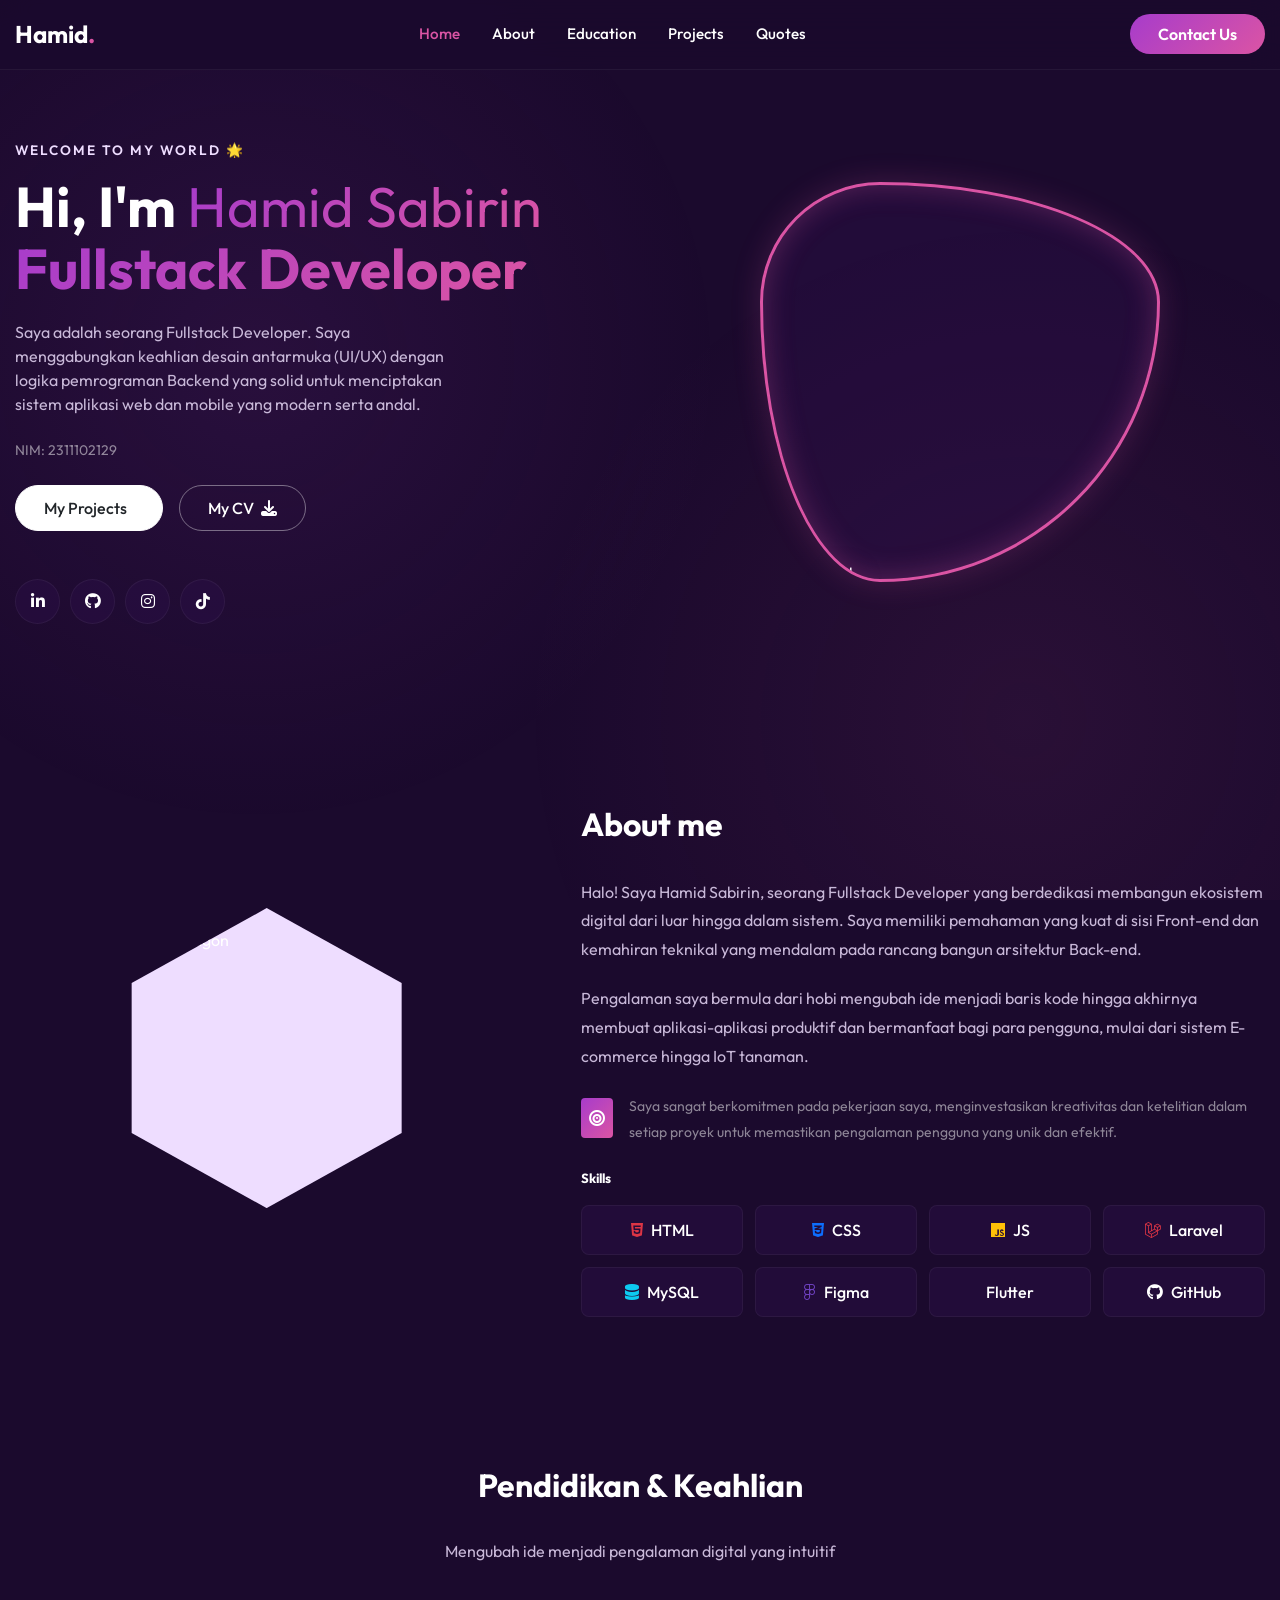
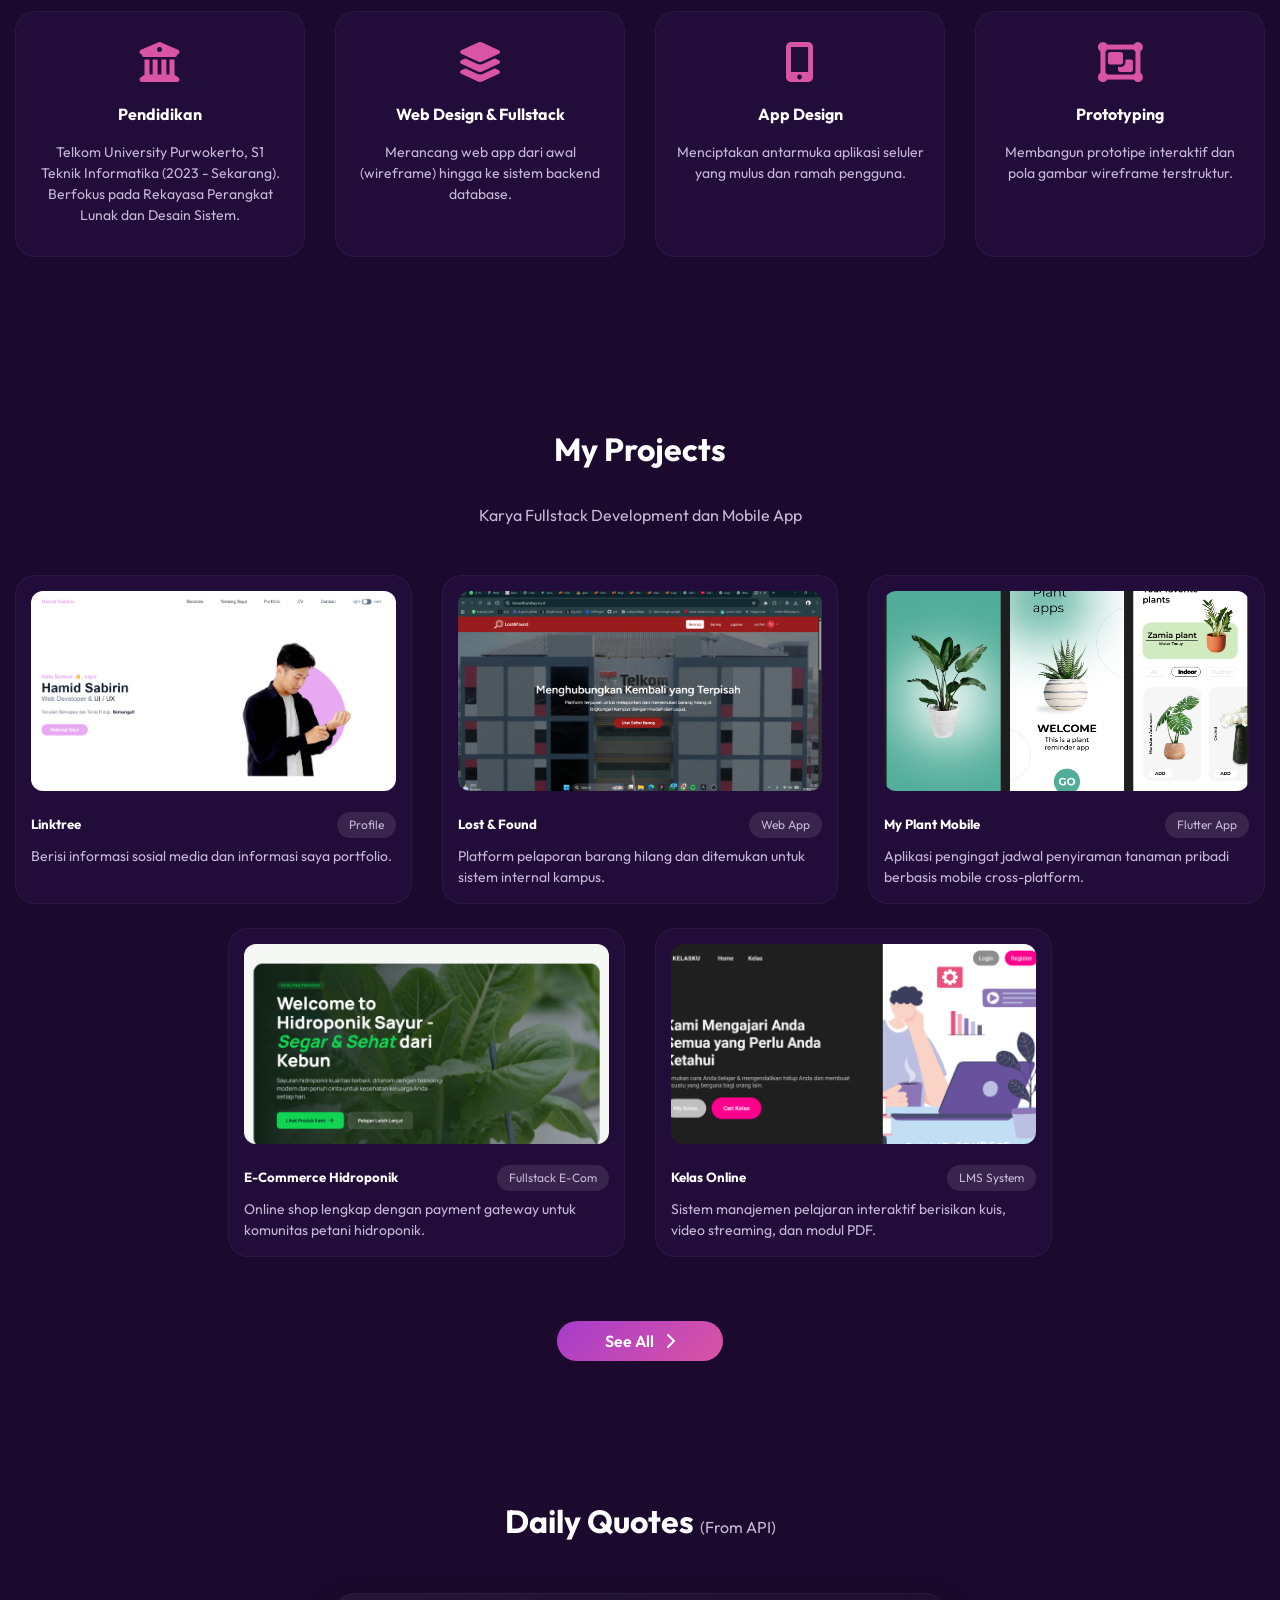
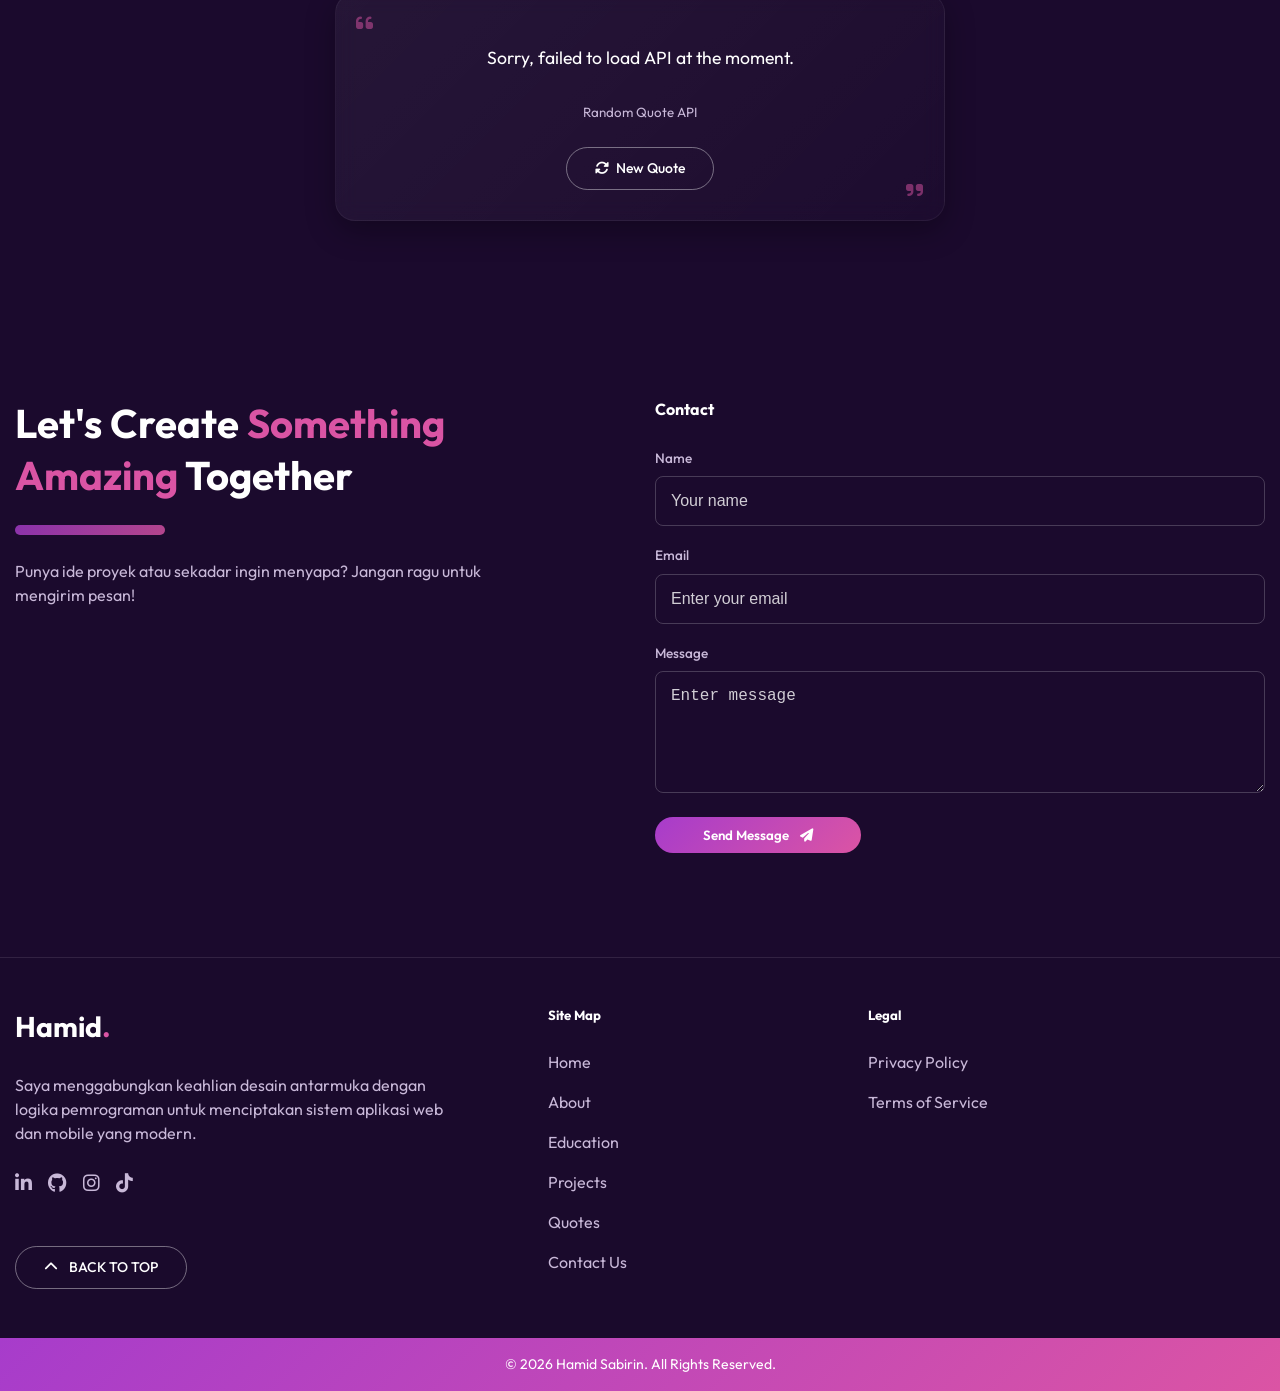
==== index.html @ 94f15d21 "first commit" ====
<!DOCTYPE html>
<html lang="id">
<head>
    <meta charset="UTF-8">
    <meta name="viewport" content="width=device-width, initial-scale=1.0">
    <title>Hamid Sabirin | Fullstack Developer Portfolio</title>
    <!-- FontAwesome Icons -->
    <link rel="stylesheet" href="https://cdnjs.cloudflare.com/ajax/libs/font-awesome/6.4.0/css/all.min.css">
    <!-- Custom CSS -->
    <link rel="stylesheet" href="style.css">
</head>
<body>

    <!-- Background Decor (Star/Glow) -->
    <div class="bg-decor"></div>

    <!-- Header / Navbar -->
    <nav class="navbar">
        <div class="container">
            <a class="navbar-brand text-white fw-bold fs-4" href="#">
                Hamid<span style="color: var(--accent);">.</span>
            </a>
            <!-- Hamburger Button -->
            <button class="navbar-toggler" type="button" id="mobile-menu-btn">
                <i class="fas fa-bars text-white"></i>
            </button>
            <div class="navbar-collapse" id="navbarNav">
                <ul class="navbar-nav mx-auto">
                    <li><a class="nav-link active" href="#home">Home</a></li>
                    <li><a class="nav-link" href="#about">About</a></li>
                    <li><a class="nav-link" href="#education">Education</a></li>
                    <li><a class="nav-link" href="#projects">Projects</a></li>
                    <li><a class="nav-link" href="#quotes">Quotes</a></li>
                </ul>
                <div class="d-none d-lg-block">
                    <a href="#contact" class="btn-grad">Contact Us</a>
                </div>
            </div>
        </div>
    </nav>

    <!-- Hero Section -->
    <section id="home" class="hero-sec">
        <div class="container">
            <div class="row align-items-center">
                <div class="col-lg-6 order-2 order-lg-1 mt-5 mt-lg-0">
                    <p class="subtitle-small mb-3">WELCOME TO MY WORLD 🌟</p>
                    <h1 class="hero-title">Hi, I'm <span class="fw-normal">Hamid Sabirin</span><br><span>Fullstack Developer</span></h1>
                    <p class="mb-4 text-muted" style="max-width: 450px;">Saya adalah seorang Fullstack Developer. Saya menggabungkan keahlian desain antarmuka (UI/UX) dengan logika pemrograman Backend yang solid untuk menciptakan sistem aplikasi web dan mobile yang modern serta andal.</p>
                    <p class="text-white-50 small mb-4">NIM: 2311102129</p>
                    <div class="d-flex flex-wrap gap-3 mb-5">
                        <a href="#projects" class="btn-outline-glass bg-white text-dark border-white">My Projects <i class="fas fa-sparkles ms-1" style="color:var(--accent)"></i></a>
                        <a href="#" target="_blank" rel="noopener noreferrer" class="btn-outline-glass">My CV <i class="fas fa-download ms-1"></i></a>
                    </div>
                    <div class="hero-social d-flex">
                        <a href="#" class="btn-social"><i class="fab fa-linkedin-in"></i></a>
                        <a href="#" class="btn-social"><i class="fab fa-github"></i></a>
                        <a href="#" class="btn-social"><i class="fab fa-instagram"></i></a>
                        <a href="#" class="btn-social"><i class="fab fa-tiktok"></i></a>
                    </div>
                </div>
                <div class="col-lg-6 order-1 order-lg-2">
                    <!-- Custom 3D Avatar Area -->
                    <div class="hero-img-box">
                        <div class="hero-blob">
                            <img src="assets/foto.png" alt="Foto Profil">
                        </div>
                    </div>
                </div>
            </div>
        </div>
    </section>

    <!-- About Me Section -->
    <section id="about" class="py-5 mt-5">
        <div class="container">
            <div class="row align-items-center">
                <div class="col-lg-5 mb-5 mb-lg-0 d-flex justify-content-center">
                    <div class="hex-img-box">
                        <div class="hex-shape-inner">
                            <img src="assets/foto.png" alt="Avatar Hexagon">
                        </div>
                    </div>
                </div>
                <div class="col-lg-7 about-box ps-lg-5">
                    <h2 class="section-title">About me</h2>
                    <p class="text-muted">Halo! Saya Hamid Sabirin, seorang Fullstack Developer yang berdedikasi membangun ekosistem digital dari luar hingga dalam sistem. Saya memiliki pemahaman yang kuat di sisi Front-end dan kemahiran teknikal yang mendalam pada rancang bangun arsitektur Back-end.</p>
                    <p class="text-muted mb-4">Pengalaman saya bermula dari hobi mengubah ide menjadi baris kode hingga akhirnya membuat aplikasi-aplikasi produktif dan bermanfaat bagi para pengguna, mulai dari sistem E-commerce hingga IoT tanaman.</p>
                    
                    <div class="d-flex align-items-start mb-4">
                        <div class="me-3 mt-1 p-2 rounded" style="background:var(--grad-primary);"><i class="fas fa-bullseye text-white"></i></div>
                        <p class="text-white-50 small m-0">Saya sangat berkomitmen pada pekerjaan saya, menginvestasikan kreativitas dan ketelitian dalam setiap proyek untuk memastikan pengalaman pengguna yang unik dan efektif.</p>
                    </div>

                    <h5 class="mb-3">Skills</h5>
                    <div class="skill-pills">
                        <span><i class="fab fa-html5 text-danger"></i> HTML</span>
                        <span><i class="fab fa-css3-alt text-primary"></i> CSS</span>
                        <span><i class="fab fa-js text-warning"></i> JS</span>
                        <span><i class="fab fa-laravel text-danger"></i> Laravel</span>
                        <span><i class="fas fa-database text-info"></i> MySQL</span>
                        <span><i class="fab fa-figma text-purple"></i> Figma</span>
                        <span>Flutter</span>
                        <span><i class="fab fa-github text-white"></i> GitHub</span>
                    </div>
                </div>
            </div>
        </div>
    </section>

    <!-- Services / Education Section -->
    <section id="education" class="py-5 mt-5">
        <div class="container">
            <div class="text-center mb-5">
                <h2 class="section-title">Pendidikan & Keahlian</h2>
                <p class="text-muted">Mengubah ide menjadi pengalaman digital yang intuitif</p>
            </div>
            
            <div class="row gap-y-4">
                <!-- Card 1 -->
                <div class="col-md-6 col-lg-3 mb-4">
                    <div class="svc-card">
                        <i class="fas fa-university svc-icon"></i>
                        <h4 class="mb-3">Pendidikan</h4>
                        <p class="text-muted small">Telkom University Purwokerto, S1 Teknik Informatika (2023 - Sekarang). Berfokus pada Rekayasa Perangkat Lunak dan Desain Sistem.</p>
                    </div>
                </div>
                <!-- Card 2 -->
                <div class="col-md-6 col-lg-3 mb-4">
                    <div class="svc-card">
                        <i class="fas fa-layer-group svc-icon"></i>
                        <h4 class="mb-3">Web Design & Fullstack</h4>
                        <p class="text-muted small">Merancang web app dari awal (wireframe) hingga ke sistem backend database.</p>
                    </div>
                </div>
                <!-- Card 3 -->
                <div class="col-md-6 col-lg-3 mb-4">
                    <div class="svc-card">
                        <i class="fas fa-mobile-alt svc-icon"></i>
                        <h4 class="mb-3">App Design</h4>
                        <p class="text-muted small">Menciptakan antarmuka aplikasi seluler yang mulus dan ramah pengguna.</p>
                    </div>
                </div>
                <!-- Card 4 -->
                <div class="col-md-6 col-lg-3 mb-4">
                    <div class="svc-card">
                        <i class="fas fa-object-group svc-icon"></i>
                        <h4 class="mb-3">Prototyping</h4>
                        <p class="text-muted small">Membangun prototipe interaktif dan pola gambar wireframe terstruktur.</p>
                    </div>
                </div>
            </div>
        </div>
    </section>

    <!-- My Projects Section -->
    <section id="projects" class="py-5 mt-5">
        <div class="container">
            <div class="text-center mb-5">
                <h2 class="section-title">My Projects</h2>
                <p class="text-muted">Karya Fullstack Development dan Mobile App</p>
            </div>
            
            <div class="row justify-content-center">
                <!-- Project 1 -->
                <div class="col-md-6 col-lg-4 mb-4">
                    <div class="proj-card h-100">
                        <img src="assets/1.png" alt="Linktree" class="proj-img">
                        <div class="d-flex justify-content-between align-items-center mb-2">
                            <h5 class="m-0">Linktree</h5>
                            <span class="proj-tag">Profile</span>
                        </div>
                        <p class="text-muted small">Berisi informasi sosial media dan informasi saya portfolio.</p>
                    </div>
                </div>
                <!-- Project 2 -->
                <div class="col-md-6 col-lg-4 mb-4">
                    <div class="proj-card h-100">
                        <img src="assets/2.png" alt="Lost & Found" class="proj-img">
                        <div class="d-flex justify-content-between align-items-center mb-2">
                            <h5 class="m-0">Lost & Found</h5>
                            <span class="proj-tag">Web App</span>
                        </div>
                        <p class="text-muted small">Platform pelaporan barang hilang dan ditemukan untuk sistem internal kampus.</p>
                    </div>
                </div>
                <!-- Project 3 -->
                <div class="col-md-6 col-lg-4 mb-4">
                    <div class="proj-card h-100">
                        <img src="assets/3.png" alt="My Plant Mobile" class="proj-img">
                        <div class="d-flex justify-content-between align-items-center mb-2">
                            <h5 class="m-0">My Plant Mobile</h5>
                            <span class="proj-tag">Flutter App</span>
                        </div>
                        <p class="text-muted small">Aplikasi pengingat jadwal penyiraman tanaman pribadi berbasis mobile cross-platform.</p>
                    </div>
                </div>
                <!-- Project 4 -->
                <div class="col-md-6 col-lg-4 mb-4">
                    <div class="proj-card h-100">
                        <img src="assets/4.png" alt="Ecommerce" class="proj-img">
                        <div class="d-flex justify-content-between align-items-center mb-2">
                            <h5 class="m-0">E-Commerce Hidroponik</h5>
                            <span class="proj-tag">Fullstack E-Com</span>
                        </div>
                        <p class="text-muted small">Online shop lengkap dengan payment gateway untuk komunitas petani hidroponik.</p>
                    </div>
                </div>
                <!-- Project 5 -->
                <div class="col-md-6 col-lg-4 mb-4">
                    <div class="proj-card h-100">
                        <img src="assets/5.png" alt="Kelas Online" class="proj-img">
                        <div class="d-flex justify-content-between align-items-center mb-2">
                            <h5 class="m-0">Kelas Online</h5>
                            <span class="proj-tag">LMS System</span>
                        </div>
                        <p class="text-muted small">Sistem manajemen pelajaran interaktif berisikan kuis, video streaming, dan modul PDF.</p>
                    </div>
                </div>
            </div>
            <div class="text-center mt-5">
                <a href="#" class="btn-grad text-white px-5">See All <i class="fas fa-chevron-right ms-2 fs-6"></i></a>
            </div>
        </div>
    </section>

    <!-- Quotes / API Section -->
    <section id="quotes" class="py-5 mt-5">
        <div class="container">
            <div class="text-center mb-5">
                <h2 class="section-title">Daily Quotes <span class="fs-6 fw-normal text-muted">(From API)</span></h2>
            </div>
            <div class="row justify-content-center">
                <div class="col-md-8 col-lg-6">
                    <div class="testimoni-card text-center">
                        <i class="fas fa-quote-left"></i>
                        <p id="quote-text" class="mb-4 mt-3 lh-lg" style="font-size: 1.1rem;">"The only way to do great work is to love what you do."</p>
                        <i class="fas fa-quote-right"></i>
                        
                        <div class="author-box d-flex align-items-center justify-content-center gap-3">
                            <div class="text-start">
                                <h6 id="quote-author" class="m-0 fw-bold">Steve Jobs</h6>
                                <small class="text-muted">Random Quote API</small>
                            </div>
                        </div>
                        
                        <button class="btn btn-outline-glass btn-sm mt-4" onclick="fetchQuote()">
                            <i class="fas fa-sync-alt me-1"></i> New Quote
                        </button>
                    </div>
                </div>
            </div>
        </div>
    </section>

    <!-- Contact Section -->
    <section id="contact" class="contact-section mt-5 position-relative">
        <div class="container">
            <div class="row">
                <div class="col-lg-5 mb-5 mb-lg-0">
                    <h2 class="contact-heading mb-4">Let's Create <span>Something Amazing</span> Together</h2>
                    <div style="width: 150px; height: 10px; background: var(--grad-primary); border-radius: 10px; opacity: 0.8" class="mb-4"></div>
                    <p class="text-muted">Punya ide proyek atau sekadar ingin menyapa? Jangan ragu untuk mengirim pesan!</p>
                </div>
                <div class="col-lg-6 offset-lg-1">
                    <div class="mb-4">
                        <h4 class="mb-4">Contact</h4>
                        <form onsubmit="event.preventDefault(); alert('Form Native Submitted!');">
                            <div class="mb-3">
                                <label class="form-label">Name</label>
                                <input type="text" class="form-control custom-input" placeholder="Your name" required>
                            </div>
                            <div class="mb-3">
                                <label class="form-label">Email</label>
                                <input type="email" class="form-control custom-input" placeholder="Enter your email" required>
                            </div>
                            <div class="mb-4">
                                <label class="form-label">Message</label>
                                <textarea class="form-control custom-input" rows="4" placeholder="Enter message" required></textarea>
                            </div>
                            <button type="submit" class="btn-grad text-white px-5">Send Message <i class="fas fa-paper-plane ms-2"></i></button>
                        </form>
                    </div>
                </div>
            </div>
        </div>
    </section>

    <!-- Footer -->
    <footer class="footer-area pt-5" style="border-top: 1px solid rgba(255,255,255,0.1);">
        <div class="container pb-5">
            <div class="row">
                <!-- Left: Info & Socials -->
                <div class="col-lg-5 col-md-12 mb-5 mb-lg-0">
                    <div class="footer-logo mb-4">
                        <span class="fw-bold fs-3">Hamid<span style="color: var(--accent);">.</span></span>
                    </div>
                    <p class="text-muted pe-lg-5 mb-4">Saya menggabungkan keahlian desain antarmuka dengan logika pemrograman untuk menciptakan sistem aplikasi web dan mobile yang modern.</p>
                    <div class="d-flex gap-3 mb-5">
                        <a href="#" class="btn-social-small text-muted"><i class="fab fa-linkedin-in"></i></a>
                        <a href="#" class="btn-social-small text-muted"><i class="fab fa-github"></i></a>
                        <a href="#" class="btn-social-small text-muted"><i class="fab fa-instagram"></i></a>
                        <a href="#" class="btn-social-small text-muted"><i class="fab fa-tiktok"></i></a>
                    </div>
                    <button class="btn btn-outline-glass btn-sm" onclick="window.scrollTo({top: 0, behavior: 'smooth'});">
                        <i class="fas fa-chevron-up me-2"></i> BACK TO TOP
                    </button>
                </div>

                <!-- Middle: Site Map -->
                <div class="col-lg-3 col-md-6 mb-4 mb-lg-0">
                    <h5 class="mb-4 fw-bold">Site Map</h5>
                    <ul class="list-unstyled footer-links">
                        <li class="mb-3"><a href="#home">Home</a></li>
                        <li class="mb-3"><a href="#about">About</a></li>
                        <li class="mb-3"><a href="#education">Education</a></li>
                        <li class="mb-3"><a href="#projects">Projects</a></li>
                        <li class="mb-3"><a href="#quotes">Quotes</a></li>
                        <li class="mb-3"><a href="#contact">Contact Us</a></li>
                    </ul>
                </div>

                <!-- Right: Legal -->
                <div class="col-lg-4 col-md-6 mb-4 mb-lg-0">
                    <h5 class="mb-4 fw-bold">Legal</h5>
                    <ul class="list-unstyled footer-links">
                        <li class="mb-3"><a href="#">Privacy Policy</a></li>
                        <li class="mb-3"><a href="#">Terms of Service</a></li>
                    </ul>
                </div>
            </div>
        </div>
        
        <!-- Copyright Bottom Bar -->
        <div class="footer-bottom text-center py-3" style="background: var(--grad-primary);">
            <p class="m-0 text-white small">&copy; 2026 Hamid Sabirin. All Rights Reserved.</p>
        </div>
    </footer>

    <!-- Native JavaScript Implementation -->
    <script src="script.js"></script>
</body>
</html>
---- style.css ----
@import url('https://fonts.googleapis.com/css2?family=Outfit:wght@300;400;500;600;700;800&display=swap');

:root {
    --bg-dark: #1b0a2d;
    --card-bg: rgba(45, 15, 75, 0.4);
    --card-border: rgba(255, 255, 255, 0.05);
    --text-main: #ffffff;
    --text-muted: #c8b8d8;
    --grad-primary: linear-gradient(135deg, #a73ccb 0%, #db54a4 100%);
    --grad-hover: linear-gradient(135deg, #be43e6 0%, #fa62bc 100%);
    --accent: #da54a4;
    --glow-shadow: 0 0 20px rgba(218, 84, 164, 0.4);
    --glass-nav: rgba(27, 10, 45, 0.85);
}

/* --- RESET & DASAR --- */
* {
    box-sizing: border-box;
    margin: 0;
    padding: 0;
}

html { scroll-behavior: smooth; }

body {
    font-family: 'Outfit', sans-serif;
    background-color: var(--bg-dark);
    color: var(--text-main);
    overflow-x: hidden;
    line-height: 1.5;
}

a { text-decoration: none; color: inherit; }
ul { list-style: none; }
img { max-width: 100%; height: auto; }
button { cursor: pointer; font-family: inherit; }

/* --- SISTEM GRID NATIVE --- */
.container {
    width: 100%;
    max-width: 1320px;
    margin: 0 auto;
    padding: 0 15px;
}

.row {
    display: flex;
    flex-wrap: wrap;
    margin-right: -15px;
    margin-left: -15px;
}

.row > * {
    padding-right: 15px;
    padding-left: 15px;
    width: 100%;
}

/* Media Queries Grid */
@media (min-width: 768px) {
    .col-md-6 { width: 50%; }
    .col-md-8 { width: 66.666667%; }
    .col-md-12 { width: 100%; }
}

@media (min-width: 992px) {
    .col-lg-3 { width: 25%; }
    .col-lg-4 { width: 33.333333%; }
    .col-lg-5 { width: 41.666667%; }
    .col-lg-6 { width: 50%; }
    .col-lg-7 { width: 58.333333%; }
    
    .order-lg-1 { order: 1; }
    .order-lg-2 { order: 2; }
    .offset-lg-1 { margin-left: 8.333333%; }
}

/* --- UTILITY CLASSES --- */
/* Flexbox */
.d-flex { display: flex; }
.flex-wrap { flex-wrap: wrap; }
.align-items-center { align-items: center; }
.align-items-start { align-items: flex-start; }
.justify-content-center { justify-content: center; }
.justify-content-between { justify-content: space-between; }
.gap-3 { gap: 1rem; }
.gap-4 { gap: 1.5rem; }

/* Display */
.d-none { display: none !important; }
.d-block { display: block !important; }
@media (min-width: 992px) {
    .d-lg-block { display: block !important; }
}

/* Spacing (Margin & Padding) */
.m-0 { margin: 0 !important; }
.mx-auto { margin-right: auto !important; margin-left: auto !important; }
.mt-1 { margin-top: 0.25rem !important; }
.mt-3 { margin-top: 1rem !important; }
.mt-4 { margin-top: 1.5rem !important; }
.mt-5 { margin-top: 3rem !important; }
.mb-2 { margin-bottom: 0.5rem !important; }
.mb-3 { margin-bottom: 1rem !important; }
.mb-4 { margin-bottom: 1.5rem !important; }
.mb-5 { margin-bottom: 3rem !important; }
.ms-1 { margin-left: 0.25rem !important; }
.ms-2 { margin-left: 0.5rem !important; }
.me-1 { margin-right: 0.25rem !important; }
.me-2 { margin-right: 0.5rem !important; }
.me-3 { margin-right: 1rem !important; }

.p-2 { padding: 0.5rem !important; }
.py-3 { padding-top: 1rem !important; padding-bottom: 1rem !important; }
.py-5 { padding-top: 3rem !important; padding-bottom: 3rem !important; }
.px-5 { padding-left: 3rem !important; padding-right: 3rem !important; }
.pt-5 { padding-top: 3rem !important; }
.pb-5 { padding-bottom: 3rem !important; }

@media (min-width: 992px) {
    .ps-lg-5 { padding-left: 3rem !important; }
    .pe-lg-5 { padding-right: 3rem !important; }
    .mt-lg-0 { margin-top: 0 !important; }
    .mb-lg-0 { margin-bottom: 0 !important; }
}

/* Typography */
.text-center { text-align: center !important; }
.text-start { text-align: left !important; }
.text-muted { color: var(--text-muted) !important; }
.text-white { color: #fff !important; }
.text-white-50 { color: rgba(255, 255, 255, 0.5) !important; }
.text-danger { color: #dc3545 !important; }
.text-primary { color: #0d6efd !important; }
.text-warning { color: #ffc107 !important; }
.text-info { color: #0dcaf0 !important; }
.text-purple { color: #6f42c1 !important; }

.fw-bold { font-weight: 700 !important; }
.fw-normal { font-weight: 400 !important; }
.fs-3 { font-size: calc(1.3rem + 0.6vw) !important; }
.fs-4 { font-size: calc(1.275rem + 0.3vw) !important; }
.fs-6 { font-size: 1rem !important; }
.small { font-size: 0.875em !important; }
.lh-lg { line-height: 2 !important; }

.position-relative { position: relative !important; }
.h-100 { height: 100% !important; }
.rounded { border-radius: 0.25rem !important; }

/* Background Decorations */
.bg-decor {
    position: fixed;
    top: 0;
    left: 0;
    width: 100%;
    height: 100%;
    z-index: -1;
    pointer-events: none;
    background: radial-gradient(circle at 20% 40%, rgba(167, 60, 203, 0.1) 0%, transparent 40%),
                radial-gradient(circle at 80% 80%, rgba(219, 84, 164, 0.08) 0%, transparent 40%);
}

/* --- NAVBAR CUSTOM --- */
.navbar {
    background-color: var(--glass-nav);
    backdrop-filter: blur(15px);
    -webkit-backdrop-filter: blur(15px);
    border-bottom: 1px solid var(--card-border);
    padding: 15px 0;
    position: fixed;
    top: 0;
    right: 0;
    left: 0;
    z-index: 1030;
}

.navbar .container {
    display: flex;
    flex-wrap: wrap;
    align-items: center;
    justify-content: space-between;
}

.navbar-brand {
    font-size: var(--fs-4);
    font-weight: 700;
}

.navbar-toggler {
    background: transparent;
    border: none;
    padding: 0.25rem 0.75rem;
    font-size: 1.25rem;
}

.navbar-collapse {
    flex-basis: 100%;
    flex-grow: 1;
    align-items: center;
}

.navbar-nav {
    display: flex;
    flex-direction: column;
}

.nav-link {
    display: block;
    padding: 0.5rem 1rem;
    color: var(--text-main);
    font-size: 0.95rem;
    font-weight: 500;
    transition: color 0.3s;
}

.nav-link:hover, .nav-link.active {
    color: var(--accent);
}

@media (max-width: 991px) {
    .navbar-collapse {
        display: none; /* Hide menu in mobile */
        background: var(--bg-dark);
        padding: 1rem;
        border-radius: 10px;
        margin-top: 10px;
        border: 1px solid var(--card-border);
    }
    .navbar-collapse.show {
        display: block;
    }
}

@media (min-width: 992px) {
    .navbar-collapse {
        display: flex !important;
        flex-basis: auto;
    }
    .navbar-toggler {
        display: none;
    }
    .navbar-nav {
        flex-direction: row;
    }
}

/* --- BUTTONS --- */
.btn {
    display: inline-block;
    font-weight: 400;
    text-align: center;
    vertical-align: middle;
    border: 1px solid transparent;
    padding: 0.375rem 0.75rem;
    font-size: 1rem;
    line-height: 1.5;
    border-radius: 0.25rem;
    transition: color 0.15s ease-in-out, background-color 0.15s ease-in-out, border-color 0.15s ease-in-out, box-shadow 0.15s ease-in-out;
}
.btn-sm {
    padding: 0.25rem 0.5rem;
    font-size: 0.875rem;
    border-radius: 0.2rem;
}

.btn-grad {
    background: var(--grad-primary);
    color: white;
    border: none;
    border-radius: 50px;
    padding: 10px 28px;
    font-weight: 600;
    transition: all 0.3s ease;
}

.btn-grad:hover {
    background: var(--grad-hover);
    box-shadow: var(--glow-shadow);
    transform: translateY(-2px);
}

.btn-outline-glass {
    background: transparent;
    color: white;
    border: 1px solid rgba(255, 255, 255, 0.4);
    border-radius: 50px;
    padding: 10px 28px;
    font-weight: 500;
    transition: all 0.3s ease;
}

.btn-outline-glass:hover {
    background: rgba(255, 255, 255, 0.1);
    border-color: white;
}

.bg-white { background-color: #fff !important; }
.text-dark { color: #212529 !important; }
.border-white { border-color: #fff !important; }

/* --- TYPOGRAPHY CUSTOM --- */
h1, h2, h3, h4, h5, h6 { font-weight: 700; margin-bottom: 0.5rem; }
.section-title { font-size: 2rem; margin-bottom: 30px; }
.subtitle-small { font-size: 0.85rem; font-weight: 600; letter-spacing: 2px; text-transform: uppercase; color: #eeddff; }

/* --- HERO SECTION --- */
.hero-sec { padding: 140px 0 80px 0; position: relative; }
.hero-title { font-size: 3.5rem; line-height: 1.1; margin-bottom: 20px; }
.hero-title span { background: var(--grad-primary); -webkit-background-clip: text; background-clip: text; -webkit-text-fill-color: transparent; }

.hero-social .btn-social {
    width: 45px; height: 45px; border-radius: 50%;
    background: var(--card-bg); border: 1px solid var(--card-border);
    display: inline-flex; justify-content: center; align-items: center;
    color: white; margin-right: 10px; transition: all 0.3s;
}
.hero-social .btn-social:hover { background: var(--grad-primary); box-shadow: var(--glow-shadow); }

.hero-img-box {
    position: relative; width: 100%; max-width: 400px; margin: auto; height: 400px;
    display: flex; align-items: flex-end; justify-content: center;
}
.hero-blob {
    position: absolute; width: 100%; height: 100%;
    background: var(--card-bg); border: 3px solid var(--accent);
    border-radius: 30% 70% 70% 30% / 30% 30% 70% 70%;
    bottom: 0; left: 0; z-index: 0;
    box-shadow: inset 0 0 30px rgba(218, 84, 164, 0.3), 0 0 30px rgba(218, 84, 164, 0.2);
    overflow: hidden; display: flex; align-items: flex-end; justify-content: center;
}
.hero-img-box img {
    position: relative; width: 110%; height: auto; object-fit: cover;
    z-index: 2; transform: translateY(25%); filter: drop-shadow(0 10px 15px rgba(0, 0, 0, 0.5));
}

/* --- ABOUT & HEXAGON --- */
.about-box p { line-height: 1.8; margin-bottom: 20px; }
.skill-pills { display: grid; grid-template-columns: repeat(4, 1fr); gap: 12px; }
@media (max-width: 576px) { .skill-pills { grid-template-columns: repeat(2, 1fr); } }
.skill-pills span {
    background: var(--card-bg); color: white; border: 1px solid var(--card-border);
    padding: 12px 10px; border-radius: 8px; display: flex; align-items: center; justify-content: center; gap: 8px; font-weight: 500;
}
.hex-img-box { width: 300px; height: 300px; margin: auto; position: relative; }
.hex-shape-inner {
    clip-path: polygon(50% 0%, 95% 25%, 95% 75%, 50% 100%, 5% 75%, 5% 25%);
    background: #eeddff; width: 100%; height: 100%; overflow: hidden;
}
.hex-shape-inner img { width: 130%; height: 130%; object-fit: cover; transform: translate(-15%, 20px); }

/* --- SERVICES CARDS --- */
.svc-card {
    background: var(--card-bg); border: 1px solid var(--card-border);
    border-radius: 20px; padding: 30px 20px; text-align: center; height: 100%; transition: all 0.3s;
}
.svc-card:hover { transform: translateY(-10px); background: var(--grad-primary); border-color: transparent; box-shadow: var(--glow-shadow); }
.svc-icon { font-size: 2.5rem; margin-bottom: 20px; color: var(--accent); }
.svc-card:hover .svc-icon { color: white; }

/* --- PROJECTS --- */
.proj-card {
    background: var(--card-bg); border: 1px solid var(--card-border);
    border-radius: 20px; padding: 15px; transition: 0.3s;
}
.proj-card:hover { border-color: var(--accent); transform: translateY(-5px); }
.proj-img { width: 100%; border-radius: 12px; margin-bottom: 15px; height: 200px; object-fit: cover; background-color: #333; }
.proj-tag { background: rgba(255, 255, 255, 0.1); font-size: 0.75rem; padding: 4px 12px; border-radius: 20px; color: var(--text-muted); }

/* --- QUOTES --- */
.testimoni-card {
    background: linear-gradient(135deg, rgba(255, 255, 255, 0.05) 0%, rgba(255, 255, 255, 0.01) 100%);
    backdrop-filter: blur(10px); border: 1px solid var(--card-border); border-radius: 20px; padding: 30px; position: relative; box-shadow: 0 10px 30px rgba(0, 0, 0, 0.3);
}
.testimoni-card i.fa-quote-left { position: absolute; top: 20px; left: 20px; font-size: 1.2rem; color: var(--accent); opacity: 0.5; }
.testimoni-card i.fa-quote-right { position: absolute; bottom: 20px; right: 20px; font-size: 1.2rem; color: var(--accent); opacity: 0.5; }

/* --- CONTACT & FORMS --- */
.contact-section { padding: 80px 0; }
.contact-heading { font-size: 2.5rem; font-weight: 700; line-height: 1.3; }
.contact-heading span { color: var(--accent); }

.form-control {
    display: block; width: 100%; font-size: 1rem; font-weight: 400; line-height: 1.5;
    transition: border-color .15s ease-in-out,box-shadow .15s ease-in-out;
}
.custom-input {
    background: transparent; border: 1px solid rgba(255, 255, 255, 0.2);
    color: #ffffff; border-radius: 8px; padding: 12px 15px;
}
.custom-input::placeholder { color: #ffffff; opacity: 0.8; }
.custom-input:focus { background: rgba(255, 255, 255, 0.05); border-color: var(--accent); outline: none; }
.form-label { font-size: 0.85rem; font-weight: 500; color: var(--text-muted); display: inline-block; margin-bottom: .5rem; }

/* --- FOOTER --- */
.footer-area { background-color: rgba(27, 10, 45, 0.5); }
.footer-links a { color: var(--text-muted); transition: color 0.3s; }
.footer-links a:hover { color: var(--accent); }
.btn-social-small { font-size: 1.2rem; transition: color 0.3s ease, transform 0.3s ease; display: inline-block; }
.btn-social-small:hover { color: var(--accent) !important; transform: translateY(-2px); }

/* Active Nav Link Marker */
.nav-link.active { color: var(--accent) !important; }
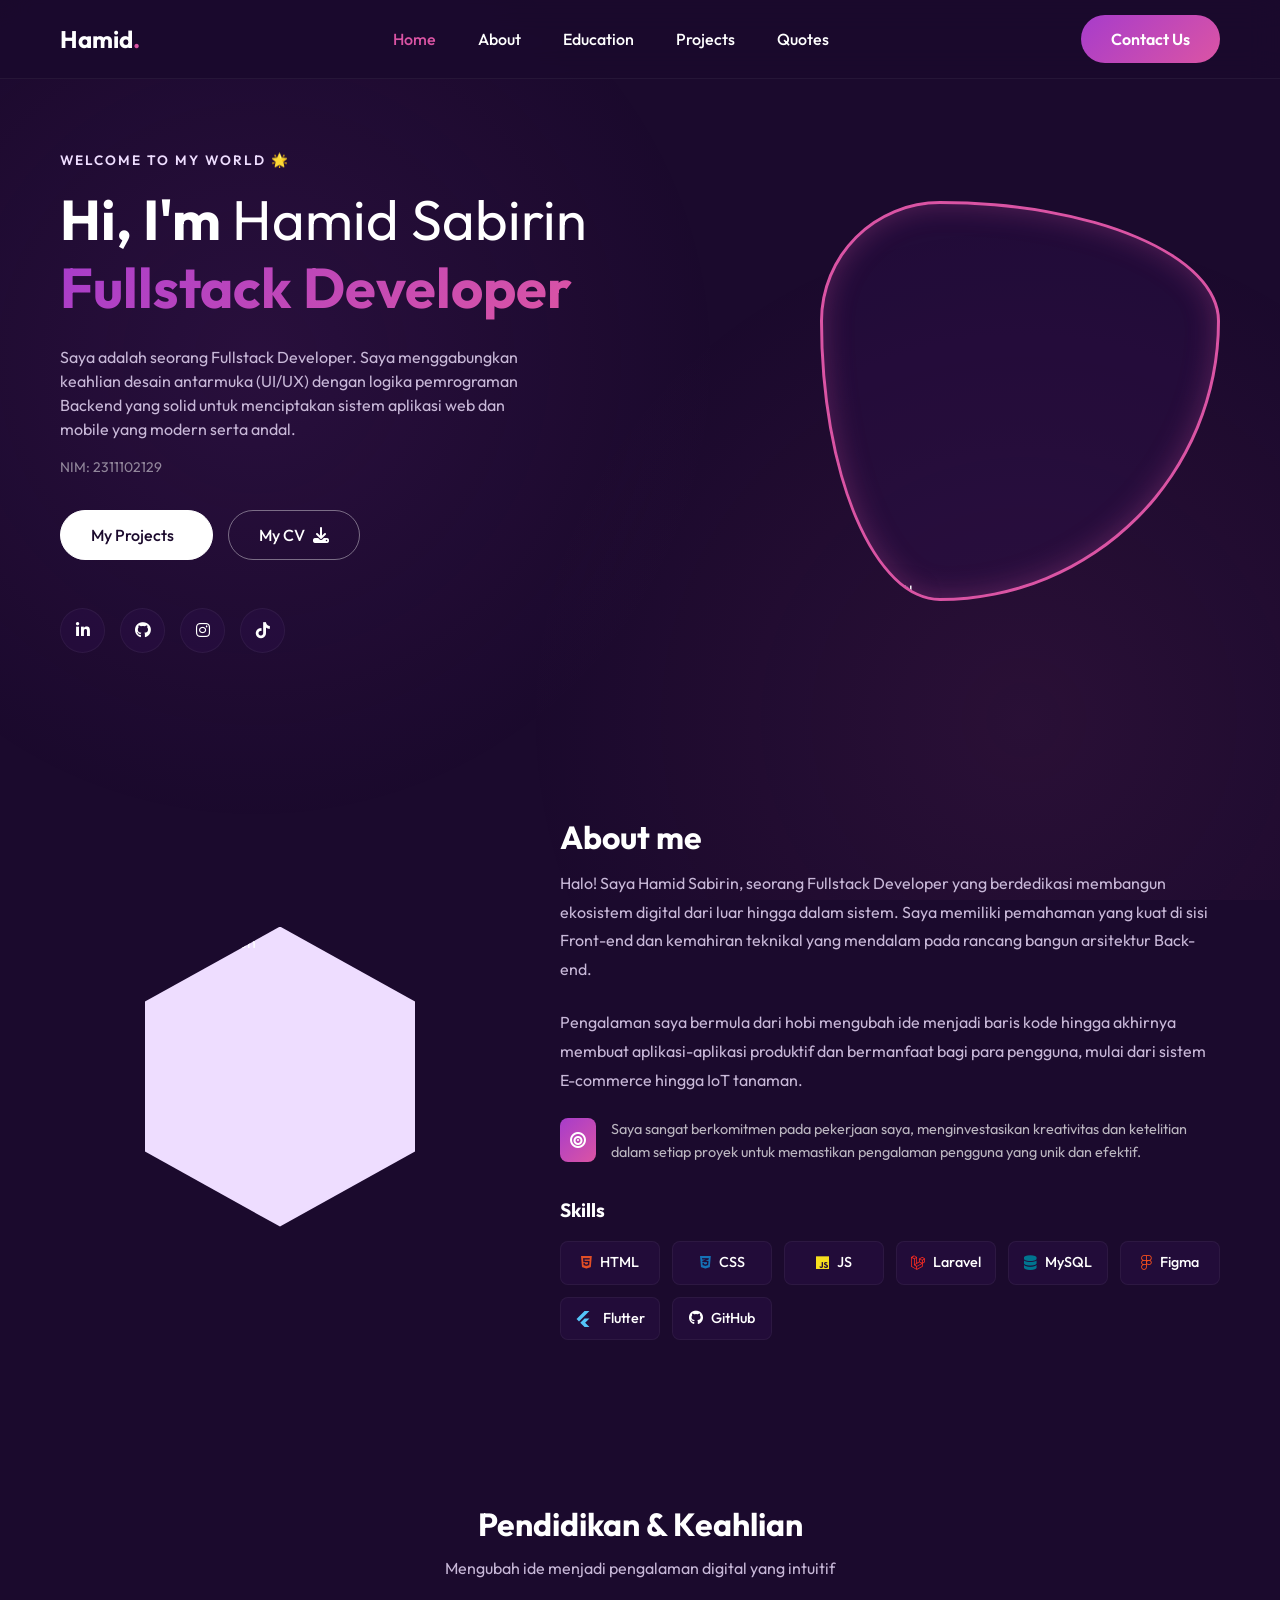
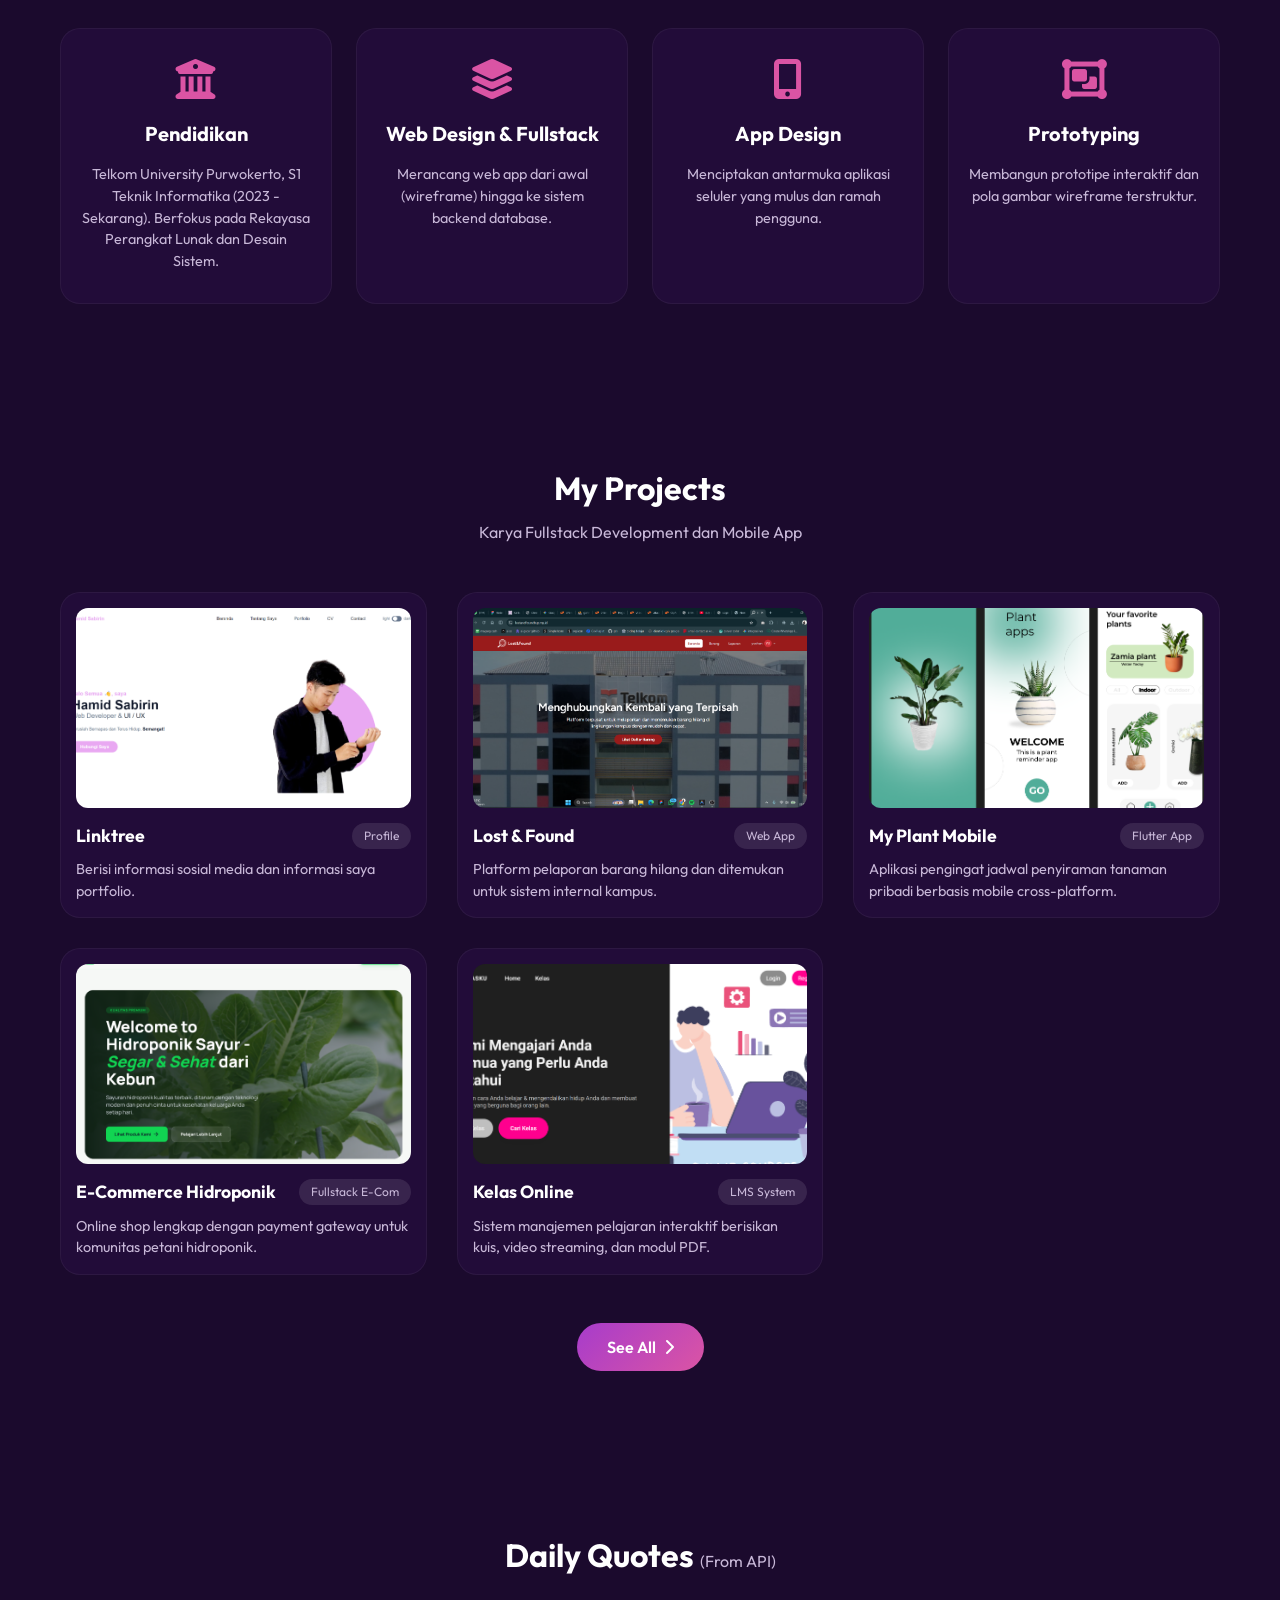
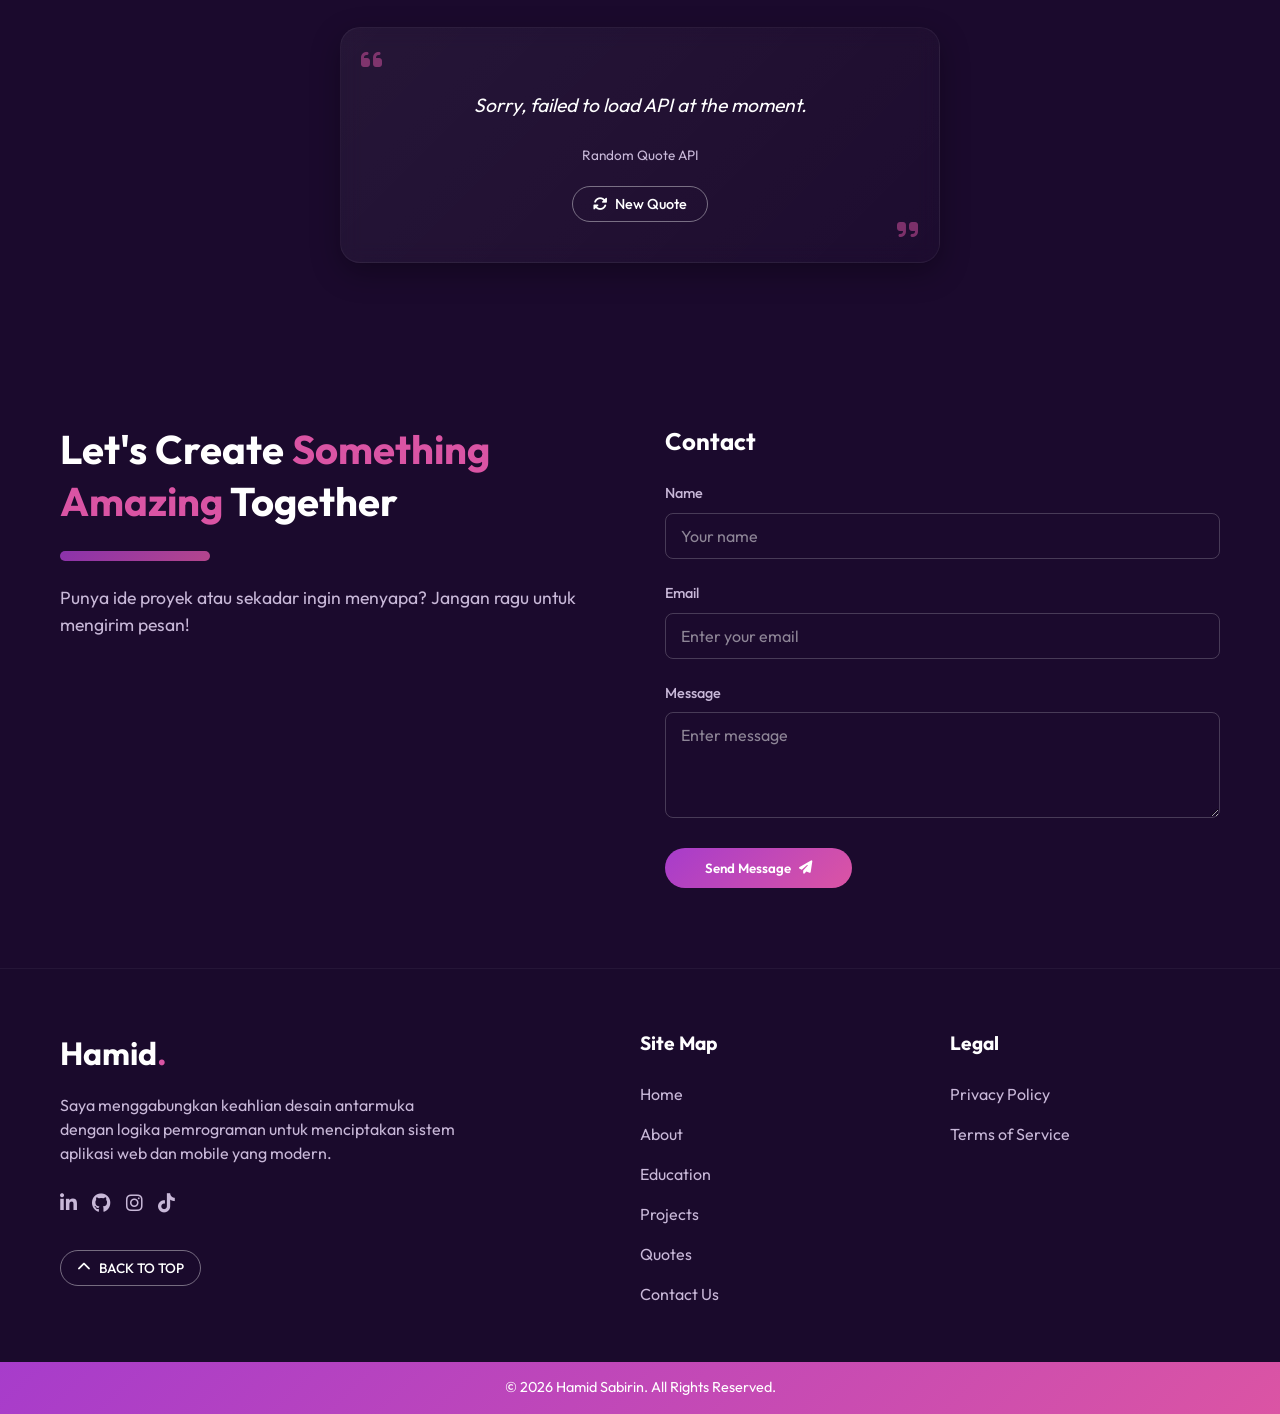
==== commit eea20ac2: "first commit" ====
--- a/index.html
+++ b/index.html
@@ -1,343 +1,323 @@
 <!DOCTYPE html>
 <html lang="id">
+
 <head>
     <meta charset="UTF-8">
     <meta name="viewport" content="width=device-width, initial-scale=1.0">
     <title>Hamid Sabirin | Fullstack Developer Portfolio</title>
-    <!-- FontAwesome Icons -->
     <link rel="stylesheet" href="https://cdnjs.cloudflare.com/ajax/libs/font-awesome/6.4.0/css/all.min.css">
-    <!-- Custom CSS -->
     <link rel="stylesheet" href="style.css">
 </head>
+
 <body>
 
-    <!-- Background Decor (Star/Glow) -->
     <div class="bg-decor"></div>
 
-    <!-- Header / Navbar -->
     <nav class="navbar">
-        <div class="container">
-            <a class="navbar-brand text-white fw-bold fs-4" href="#">
-                Hamid<span style="color: var(--accent);">.</span>
+        <div class="container navbar-container">
+            <a class="navbar-brand" href="#">
+                Hamid<span class="brand-dot">.</span>
             </a>
-            <!-- Hamburger Button -->
+
             <button class="navbar-toggler" type="button" id="mobile-menu-btn">
-                <i class="fas fa-bars text-white"></i>
+                <i class="fas fa-bars"></i>
             </button>
-            <div class="navbar-collapse" id="navbarNav">
-                <ul class="navbar-nav mx-auto">
+
+            <div class="navbar-menu" id="navbarNav">
+                <ul class="navbar-nav">
                     <li><a class="nav-link active" href="#home">Home</a></li>
                     <li><a class="nav-link" href="#about">About</a></li>
                     <li><a class="nav-link" href="#education">Education</a></li>
                     <li><a class="nav-link" href="#projects">Projects</a></li>
                     <li><a class="nav-link" href="#quotes">Quotes</a></li>
                 </ul>
-                <div class="d-none d-lg-block">
+                <div class="navbar-action">
                     <a href="#contact" class="btn-grad">Contact Us</a>
                 </div>
             </div>
         </div>
     </nav>
 
-    <!-- Hero Section -->
     <section id="home" class="hero-sec">
+        <div class="container hero-grid">
+            <div class="hero-content">
+                <p class="subtitle-small">WELCOME TO MY WORLD 🌟</p>
+                <h1 class="hero-title">Hi, I'm <span class="fw-normal">Hamid Sabirin</span><br><span
+                        class="title-highlight">Fullstack Developer</span></h1>
+                <p class="hero-description">Saya adalah seorang Fullstack Developer. Saya menggabungkan keahlian desain
+                    antarmuka (UI/UX) dengan logika pemrograman Backend yang solid untuk menciptakan sistem aplikasi web
+                    dan mobile yang modern serta andal.</p>
+                <p class="hero-nim">NIM: 2311102129</p>
+
+                <div class="hero-buttons">
+                    <a href="#projects" class="btn-outline-glass btn-solid-white">My Projects <i
+                            class="fas fa-sparkles"></i></a>
+                    <a href="#" target="_blank" rel="noopener noreferrer" class="btn-outline-glass">My CV <i
+                            class="fas fa-download"></i></a>
+                </div>
+
+                <div class="hero-social">
+                    <a href="#" class="btn-social"><i class="fab fa-linkedin-in"></i></a>
+                    <a href="#" class="btn-social"><i class="fab fa-github"></i></a>
+                    <a href="#" class="btn-social"><i class="fab fa-instagram"></i></a>
+                    <a href="#" class="btn-social"><i class="fab fa-tiktok"></i></a>
+                </div>
+            </div>
+
+            <div class="hero-image-area">
+                <div class="hero-img-box">
+                    <div class="hero-blob">
+                        <img src="assets/foto.png" alt="Foto Profil">
+                    </div>
+                </div>
+            </div>
+        </div>
+    </section>
+
+    <section id="about" class="about-sec">
+        <div class="container about-grid">
+            <div class="about-image-area">
+                <div class="hex-img-box">
+                    <div class="hex-shape-inner">
+                        <img src="assets/foto.png" alt="Avatar Hexagon">
+                    </div>
+                </div>
+            </div>
+
+            <div class="about-content">
+                <h2 class="section-title">About me</h2>
+                <p class="about-text">Halo! Saya Hamid Sabirin, seorang Fullstack Developer yang berdedikasi membangun
+                    ekosistem digital dari luar hingga dalam sistem. Saya memiliki pemahaman yang kuat di sisi Front-end
+                    dan kemahiran teknikal yang mendalam pada rancang bangun arsitektur Back-end.</p>
+                <p class="about-text">Pengalaman saya bermula dari hobi mengubah ide menjadi baris kode hingga akhirnya
+                    membuat aplikasi-aplikasi produktif dan bermanfaat bagi para pengguna, mulai dari sistem E-commerce
+                    hingga IoT tanaman.</p>
+
+                <div class="commitment-box">
+                    <div class="commitment-icon"><i class="fas fa-bullseye"></i></div>
+                    <p class="commitment-text">Saya sangat berkomitmen pada pekerjaan saya, menginvestasikan kreativitas
+                        dan ketelitian dalam setiap proyek untuk memastikan pengalaman pengguna yang unik dan efektif.
+                    </p>
+                </div>
+
+                <h5 class="skills-title">Skills</h5>
+                <div class="skill-pills">
+                    <span><i class="fab fa-html5 skill-icon-html"></i> HTML</span>
+                    <span><i class="fab fa-css3-alt skill-icon-css"></i> CSS</span>
+                    <span><i class="fab fa-js skill-icon-js"></i> JS</span>
+                    <span><i class="fab fa-laravel skill-icon-laravel"></i> Laravel</span>
+                    <span><i class="fas fa-database skill-icon-db"></i> MySQL</span>
+                    <span><i class="fab fa-figma skill-icon-figma"></i> Figma</span>
+                    <span>
+                        <svg xmlns="http://www.w3.org/2000/svg" viewBox="0 0 24 24" width="16" height="16"
+                            fill="#54c5f8" style="margin-right: 4px;">
+                            <path
+                                d="M14.314 0L2.3 12 6 15.7 21.684.012h-7.357L14.314 0zm.014 11.072l-6.471 6.457 6.47 6.47H21.7l-6.46-6.468 6.46-6.46h-7.371z" />
+                        </svg>
+                        Flutter
+                    </span>
+                    <span><i class="fab fa-github skill-icon-github"></i> GitHub</span>
+                </div>
+            </div>
+        </div>
+    </section>
+
+    <section id="education" class="services-sec">
         <div class="container">
-            <div class="row align-items-center">
-                <div class="col-lg-6 order-2 order-lg-1 mt-5 mt-lg-0">
-                    <p class="subtitle-small mb-3">WELCOME TO MY WORLD 🌟</p>
-                    <h1 class="hero-title">Hi, I'm <span class="fw-normal">Hamid Sabirin</span><br><span>Fullstack Developer</span></h1>
-                    <p class="mb-4 text-muted" style="max-width: 450px;">Saya adalah seorang Fullstack Developer. Saya menggabungkan keahlian desain antarmuka (UI/UX) dengan logika pemrograman Backend yang solid untuk menciptakan sistem aplikasi web dan mobile yang modern serta andal.</p>
-                    <p class="text-white-50 small mb-4">NIM: 2311102129</p>
-                    <div class="d-flex flex-wrap gap-3 mb-5">
-                        <a href="#projects" class="btn-outline-glass bg-white text-dark border-white">My Projects <i class="fas fa-sparkles ms-1" style="color:var(--accent)"></i></a>
-                        <a href="#" target="_blank" rel="noopener noreferrer" class="btn-outline-glass">My CV <i class="fas fa-download ms-1"></i></a>
-                    </div>
-                    <div class="hero-social d-flex">
-                        <a href="#" class="btn-social"><i class="fab fa-linkedin-in"></i></a>
-                        <a href="#" class="btn-social"><i class="fab fa-github"></i></a>
-                        <a href="#" class="btn-social"><i class="fab fa-instagram"></i></a>
-                        <a href="#" class="btn-social"><i class="fab fa-tiktok"></i></a>
-                    </div>
-                </div>
-                <div class="col-lg-6 order-1 order-lg-2">
-                    <!-- Custom 3D Avatar Area -->
-                    <div class="hero-img-box">
-                        <div class="hero-blob">
-                            <img src="assets/foto.png" alt="Foto Profil">
-                        </div>
-                    </div>
-                </div>
-            </div>
-        </div>
-    </section>
-
-    <!-- About Me Section -->
-    <section id="about" class="py-5 mt-5">
+            <div class="section-header">
+                <h2 class="section-title">Pendidikan & Keahlian</h2>
+                <p class="section-subtitle">Mengubah ide menjadi pengalaman digital yang intuitif</p>
+            </div>
+
+            <div class="services-grid">
+                <div class="svc-card">
+                    <i class="fas fa-university svc-icon"></i>
+                    <h4 class="svc-title">Pendidikan</h4>
+                    <p class="svc-desc">Telkom University Purwokerto, S1 Teknik Informatika (2023 - Sekarang). Berfokus
+                        pada Rekayasa Perangkat Lunak dan Desain Sistem.</p>
+                </div>
+                <div class="svc-card">
+                    <i class="fas fa-layer-group svc-icon"></i>
+                    <h4 class="svc-title">Web Design & Fullstack</h4>
+                    <p class="svc-desc">Merancang web app dari awal (wireframe) hingga ke sistem backend database.</p>
+                </div>
+                <div class="svc-card">
+                    <i class="fas fa-mobile-alt svc-icon"></i>
+                    <h4 class="svc-title">App Design</h4>
+                    <p class="svc-desc">Menciptakan antarmuka aplikasi seluler yang mulus dan ramah pengguna.</p>
+                </div>
+                <div class="svc-card">
+                    <i class="fas fa-object-group svc-icon"></i>
+                    <h4 class="svc-title">Prototyping</h4>
+                    <p class="svc-desc">Membangun prototipe interaktif dan pola gambar wireframe terstruktur.</p>
+                </div>
+            </div>
+        </div>
+    </section>
+
+    <section id="projects" class="projects-sec">
         <div class="container">
-            <div class="row align-items-center">
-                <div class="col-lg-5 mb-5 mb-lg-0 d-flex justify-content-center">
-                    <div class="hex-img-box">
-                        <div class="hex-shape-inner">
-                            <img src="assets/foto.png" alt="Avatar Hexagon">
-                        </div>
-                    </div>
-                </div>
-                <div class="col-lg-7 about-box ps-lg-5">
-                    <h2 class="section-title">About me</h2>
-                    <p class="text-muted">Halo! Saya Hamid Sabirin, seorang Fullstack Developer yang berdedikasi membangun ekosistem digital dari luar hingga dalam sistem. Saya memiliki pemahaman yang kuat di sisi Front-end dan kemahiran teknikal yang mendalam pada rancang bangun arsitektur Back-end.</p>
-                    <p class="text-muted mb-4">Pengalaman saya bermula dari hobi mengubah ide menjadi baris kode hingga akhirnya membuat aplikasi-aplikasi produktif dan bermanfaat bagi para pengguna, mulai dari sistem E-commerce hingga IoT tanaman.</p>
-                    
-                    <div class="d-flex align-items-start mb-4">
-                        <div class="me-3 mt-1 p-2 rounded" style="background:var(--grad-primary);"><i class="fas fa-bullseye text-white"></i></div>
-                        <p class="text-white-50 small m-0">Saya sangat berkomitmen pada pekerjaan saya, menginvestasikan kreativitas dan ketelitian dalam setiap proyek untuk memastikan pengalaman pengguna yang unik dan efektif.</p>
-                    </div>
-
-                    <h5 class="mb-3">Skills</h5>
-                    <div class="skill-pills">
-                        <span><i class="fab fa-html5 text-danger"></i> HTML</span>
-                        <span><i class="fab fa-css3-alt text-primary"></i> CSS</span>
-                        <span><i class="fab fa-js text-warning"></i> JS</span>
-                        <span><i class="fab fa-laravel text-danger"></i> Laravel</span>
-                        <span><i class="fas fa-database text-info"></i> MySQL</span>
-                        <span><i class="fab fa-figma text-purple"></i> Figma</span>
-                        <span>Flutter</span>
-                        <span><i class="fab fa-github text-white"></i> GitHub</span>
-                    </div>
-                </div>
-            </div>
-        </div>
-    </section>
-
-    <!-- Services / Education Section -->
-    <section id="education" class="py-5 mt-5">
+            <div class="section-header">
+                <h2 class="section-title">My Projects</h2>
+                <p class="section-subtitle">Karya Fullstack Development dan Mobile App</p>
+            </div>
+
+            <div class="projects-grid">
+                <div class="proj-card">
+                    <img src="assets/1.png" alt="Linktree" class="proj-img">
+                    <div class="proj-info-header">
+                        <h5 class="proj-title">Linktree</h5>
+                        <span class="proj-tag">Profile</span>
+                    </div>
+                    <p class="proj-desc">Berisi informasi sosial media dan informasi saya portfolio.</p>
+                </div>
+                <div class="proj-card">
+                    <img src="assets/2.png" alt="Lost & Found" class="proj-img">
+                    <div class="proj-info-header">
+                        <h5 class="proj-title">Lost & Found</h5>
+                        <span class="proj-tag">Web App</span>
+                    </div>
+                    <p class="proj-desc">Platform pelaporan barang hilang dan ditemukan untuk sistem internal kampus.
+                    </p>
+                </div>
+                <div class="proj-card">
+                    <img src="assets/3.png" alt="My Plant Mobile" class="proj-img">
+                    <div class="proj-info-header">
+                        <h5 class="proj-title">My Plant Mobile</h5>
+                        <span class="proj-tag">Flutter App</span>
+                    </div>
+                    <p class="proj-desc">Aplikasi pengingat jadwal penyiraman tanaman pribadi berbasis mobile
+                        cross-platform.</p>
+                </div>
+                <div class="proj-card">
+                    <img src="assets/4.png" alt="Ecommerce" class="proj-img">
+                    <div class="proj-info-header">
+                        <h5 class="proj-title">E-Commerce Hidroponik</h5>
+                        <span class="proj-tag">Fullstack E-Com</span>
+                    </div>
+                    <p class="proj-desc">Online shop lengkap dengan payment gateway untuk komunitas petani hidroponik.
+                    </p>
+                </div>
+                <div class="proj-card">
+                    <img src="assets/5.png" alt="Kelas Online" class="proj-img">
+                    <div class="proj-info-header">
+                        <h5 class="proj-title">Kelas Online</h5>
+                        <span class="proj-tag">LMS System</span>
+                    </div>
+                    <p class="proj-desc">Sistem manajemen pelajaran interaktif berisikan kuis, video streaming, dan
+                        modul PDF.</p>
+                </div>
+            </div>
+
+            <div class="projects-action">
+                <a href="#" class="btn-grad">See All <i class="fas fa-chevron-right"></i></a>
+            </div>
+        </div>
+    </section>
+
+    <section id="quotes" class="quotes-sec">
         <div class="container">
-            <div class="text-center mb-5">
-                <h2 class="section-title">Pendidikan & Keahlian</h2>
-                <p class="text-muted">Mengubah ide menjadi pengalaman digital yang intuitif</p>
-            </div>
-            
-            <div class="row gap-y-4">
-                <!-- Card 1 -->
-                <div class="col-md-6 col-lg-3 mb-4">
-                    <div class="svc-card">
-                        <i class="fas fa-university svc-icon"></i>
-                        <h4 class="mb-3">Pendidikan</h4>
-                        <p class="text-muted small">Telkom University Purwokerto, S1 Teknik Informatika (2023 - Sekarang). Berfokus pada Rekayasa Perangkat Lunak dan Desain Sistem.</p>
-                    </div>
-                </div>
-                <!-- Card 2 -->
-                <div class="col-md-6 col-lg-3 mb-4">
-                    <div class="svc-card">
-                        <i class="fas fa-layer-group svc-icon"></i>
-                        <h4 class="mb-3">Web Design & Fullstack</h4>
-                        <p class="text-muted small">Merancang web app dari awal (wireframe) hingga ke sistem backend database.</p>
-                    </div>
-                </div>
-                <!-- Card 3 -->
-                <div class="col-md-6 col-lg-3 mb-4">
-                    <div class="svc-card">
-                        <i class="fas fa-mobile-alt svc-icon"></i>
-                        <h4 class="mb-3">App Design</h4>
-                        <p class="text-muted small">Menciptakan antarmuka aplikasi seluler yang mulus dan ramah pengguna.</p>
-                    </div>
-                </div>
-                <!-- Card 4 -->
-                <div class="col-md-6 col-lg-3 mb-4">
-                    <div class="svc-card">
-                        <i class="fas fa-object-group svc-icon"></i>
-                        <h4 class="mb-3">Prototyping</h4>
-                        <p class="text-muted small">Membangun prototipe interaktif dan pola gambar wireframe terstruktur.</p>
-                    </div>
-                </div>
-            </div>
-        </div>
-    </section>
-
-    <!-- My Projects Section -->
-    <section id="projects" class="py-5 mt-5">
-        <div class="container">
-            <div class="text-center mb-5">
-                <h2 class="section-title">My Projects</h2>
-                <p class="text-muted">Karya Fullstack Development dan Mobile App</p>
-            </div>
-            
-            <div class="row justify-content-center">
-                <!-- Project 1 -->
-                <div class="col-md-6 col-lg-4 mb-4">
-                    <div class="proj-card h-100">
-                        <img src="assets/1.png" alt="Linktree" class="proj-img">
-                        <div class="d-flex justify-content-between align-items-center mb-2">
-                            <h5 class="m-0">Linktree</h5>
-                            <span class="proj-tag">Profile</span>
-                        </div>
-                        <p class="text-muted small">Berisi informasi sosial media dan informasi saya portfolio.</p>
-                    </div>
-                </div>
-                <!-- Project 2 -->
-                <div class="col-md-6 col-lg-4 mb-4">
-                    <div class="proj-card h-100">
-                        <img src="assets/2.png" alt="Lost & Found" class="proj-img">
-                        <div class="d-flex justify-content-between align-items-center mb-2">
-                            <h5 class="m-0">Lost & Found</h5>
-                            <span class="proj-tag">Web App</span>
-                        </div>
-                        <p class="text-muted small">Platform pelaporan barang hilang dan ditemukan untuk sistem internal kampus.</p>
-                    </div>
-                </div>
-                <!-- Project 3 -->
-                <div class="col-md-6 col-lg-4 mb-4">
-                    <div class="proj-card h-100">
-                        <img src="assets/3.png" alt="My Plant Mobile" class="proj-img">
-                        <div class="d-flex justify-content-between align-items-center mb-2">
-                            <h5 class="m-0">My Plant Mobile</h5>
-                            <span class="proj-tag">Flutter App</span>
-                        </div>
-                        <p class="text-muted small">Aplikasi pengingat jadwal penyiraman tanaman pribadi berbasis mobile cross-platform.</p>
-                    </div>
-                </div>
-                <!-- Project 4 -->
-                <div class="col-md-6 col-lg-4 mb-4">
-                    <div class="proj-card h-100">
-                        <img src="assets/4.png" alt="Ecommerce" class="proj-img">
-                        <div class="d-flex justify-content-between align-items-center mb-2">
-                            <h5 class="m-0">E-Commerce Hidroponik</h5>
-                            <span class="proj-tag">Fullstack E-Com</span>
-                        </div>
-                        <p class="text-muted small">Online shop lengkap dengan payment gateway untuk komunitas petani hidroponik.</p>
-                    </div>
-                </div>
-                <!-- Project 5 -->
-                <div class="col-md-6 col-lg-4 mb-4">
-                    <div class="proj-card h-100">
-                        <img src="assets/5.png" alt="Kelas Online" class="proj-img">
-                        <div class="d-flex justify-content-between align-items-center mb-2">
-                            <h5 class="m-0">Kelas Online</h5>
-                            <span class="proj-tag">LMS System</span>
-                        </div>
-                        <p class="text-muted small">Sistem manajemen pelajaran interaktif berisikan kuis, video streaming, dan modul PDF.</p>
-                    </div>
-                </div>
-            </div>
-            <div class="text-center mt-5">
-                <a href="#" class="btn-grad text-white px-5">See All <i class="fas fa-chevron-right ms-2 fs-6"></i></a>
-            </div>
-        </div>
-    </section>
-
-    <!-- Quotes / API Section -->
-    <section id="quotes" class="py-5 mt-5">
-        <div class="container">
-            <div class="text-center mb-5">
-                <h2 class="section-title">Daily Quotes <span class="fs-6 fw-normal text-muted">(From API)</span></h2>
-            </div>
-            <div class="row justify-content-center">
-                <div class="col-md-8 col-lg-6">
-                    <div class="testimoni-card text-center">
-                        <i class="fas fa-quote-left"></i>
-                        <p id="quote-text" class="mb-4 mt-3 lh-lg" style="font-size: 1.1rem;">"The only way to do great work is to love what you do."</p>
-                        <i class="fas fa-quote-right"></i>
-                        
-                        <div class="author-box d-flex align-items-center justify-content-center gap-3">
-                            <div class="text-start">
-                                <h6 id="quote-author" class="m-0 fw-bold">Steve Jobs</h6>
-                                <small class="text-muted">Random Quote API</small>
-                            </div>
-                        </div>
-                        
-                        <button class="btn btn-outline-glass btn-sm mt-4" onclick="fetchQuote()">
-                            <i class="fas fa-sync-alt me-1"></i> New Quote
-                        </button>
-                    </div>
-                </div>
-            </div>
-        </div>
-    </section>
-
-    <!-- Contact Section -->
-    <section id="contact" class="contact-section mt-5 position-relative">
-        <div class="container">
-            <div class="row">
-                <div class="col-lg-5 mb-5 mb-lg-0">
-                    <h2 class="contact-heading mb-4">Let's Create <span>Something Amazing</span> Together</h2>
-                    <div style="width: 150px; height: 10px; background: var(--grad-primary); border-radius: 10px; opacity: 0.8" class="mb-4"></div>
-                    <p class="text-muted">Punya ide proyek atau sekadar ingin menyapa? Jangan ragu untuk mengirim pesan!</p>
-                </div>
-                <div class="col-lg-6 offset-lg-1">
-                    <div class="mb-4">
-                        <h4 class="mb-4">Contact</h4>
-                        <form onsubmit="event.preventDefault(); alert('Form Native Submitted!');">
-                            <div class="mb-3">
-                                <label class="form-label">Name</label>
-                                <input type="text" class="form-control custom-input" placeholder="Your name" required>
-                            </div>
-                            <div class="mb-3">
-                                <label class="form-label">Email</label>
-                                <input type="email" class="form-control custom-input" placeholder="Enter your email" required>
-                            </div>
-                            <div class="mb-4">
-                                <label class="form-label">Message</label>
-                                <textarea class="form-control custom-input" rows="4" placeholder="Enter message" required></textarea>
-                            </div>
-                            <button type="submit" class="btn-grad text-white px-5">Send Message <i class="fas fa-paper-plane ms-2"></i></button>
-                        </form>
-                    </div>
-                </div>
-            </div>
-        </div>
-    </section>
-
-    <!-- Footer -->
-    <footer class="footer-area pt-5" style="border-top: 1px solid rgba(255,255,255,0.1);">
-        <div class="container pb-5">
-            <div class="row">
-                <!-- Left: Info & Socials -->
-                <div class="col-lg-5 col-md-12 mb-5 mb-lg-0">
-                    <div class="footer-logo mb-4">
-                        <span class="fw-bold fs-3">Hamid<span style="color: var(--accent);">.</span></span>
-                    </div>
-                    <p class="text-muted pe-lg-5 mb-4">Saya menggabungkan keahlian desain antarmuka dengan logika pemrograman untuk menciptakan sistem aplikasi web dan mobile yang modern.</p>
-                    <div class="d-flex gap-3 mb-5">
-                        <a href="#" class="btn-social-small text-muted"><i class="fab fa-linkedin-in"></i></a>
-                        <a href="#" class="btn-social-small text-muted"><i class="fab fa-github"></i></a>
-                        <a href="#" class="btn-social-small text-muted"><i class="fab fa-instagram"></i></a>
-                        <a href="#" class="btn-social-small text-muted"><i class="fab fa-tiktok"></i></a>
-                    </div>
-                    <button class="btn btn-outline-glass btn-sm" onclick="window.scrollTo({top: 0, behavior: 'smooth'});">
-                        <i class="fas fa-chevron-up me-2"></i> BACK TO TOP
+            <div class="section-header">
+                <h2 class="section-title">Daily Quotes <span class="title-note">(From API)</span></h2>
+            </div>
+
+            <div class="quote-wrapper">
+                <div class="testimoni-card">
+                    <i class="fas fa-quote-left quote-icon-left"></i>
+                    <p id="quote-text" class="quote-text">"The only way to do great work is to love what you do."</p>
+                    <i class="fas fa-quote-right quote-icon-right"></i>
+
+                    <div class="author-box">
+                        <h6 id="quote-author" class="quote-author">Steve Jobs</h6>
+                        <small class="quote-source">Random Quote API</small>
+                    </div>
+
+                    <button class="btn-outline-glass btn-refresh-quote" onclick="fetchQuote()">
+                        <i class="fas fa-sync-alt"></i> New Quote
                     </button>
                 </div>
-
-                <!-- Middle: Site Map -->
-                <div class="col-lg-3 col-md-6 mb-4 mb-lg-0">
-                    <h5 class="mb-4 fw-bold">Site Map</h5>
-                    <ul class="list-unstyled footer-links">
-                        <li class="mb-3"><a href="#home">Home</a></li>
-                        <li class="mb-3"><a href="#about">About</a></li>
-                        <li class="mb-3"><a href="#education">Education</a></li>
-                        <li class="mb-3"><a href="#projects">Projects</a></li>
-                        <li class="mb-3"><a href="#quotes">Quotes</a></li>
-                        <li class="mb-3"><a href="#contact">Contact Us</a></li>
-                    </ul>
-                </div>
-
-                <!-- Right: Legal -->
-                <div class="col-lg-4 col-md-6 mb-4 mb-lg-0">
-                    <h5 class="mb-4 fw-bold">Legal</h5>
-                    <ul class="list-unstyled footer-links">
-                        <li class="mb-3"><a href="#">Privacy Policy</a></li>
-                        <li class="mb-3"><a href="#">Terms of Service</a></li>
-                    </ul>
-                </div>
-            </div>
-        </div>
-        
-        <!-- Copyright Bottom Bar -->
-        <div class="footer-bottom text-center py-3" style="background: var(--grad-primary);">
-            <p class="m-0 text-white small">&copy; 2026 Hamid Sabirin. All Rights Reserved.</p>
+            </div>
+        </div>
+    </section>
+
+    <section id="contact" class="contact-sec">
+        <div class="container contact-grid">
+            <div class="contact-text-area">
+                <h2 class="contact-heading">Let's Create <span class="highlight">Something Amazing</span> Together</h2>
+                <div class="divider-line"></div>
+                <p class="contact-desc">Punya ide proyek atau sekadar ingin menyapa? Jangan ragu untuk mengirim pesan!
+                </p>
+            </div>
+
+            <div class="contact-form-area">
+                <h4 class="form-title">Contact</h4>
+                <form onsubmit="event.preventDefault(); alert('Form Native Submitted!');">
+                    <div class="form-group">
+                        <label class="form-label">Name</label>
+                        <input type="text" class="custom-input" placeholder="Your name" required>
+                    </div>
+                    <div class="form-group">
+                        <label class="form-label">Email</label>
+                        <input type="email" class="custom-input" placeholder="Enter your email" required>
+                    </div>
+                    <div class="form-group">
+                        <label class="form-label">Message</label>
+                        <textarea class="custom-input textarea-custom" rows="4" placeholder="Enter message"
+                            required></textarea>
+                    </div>
+                    <button type="submit" class="btn-grad btn-submit">Send Message <i
+                            class="fas fa-paper-plane"></i></button>
+                </form>
+            </div>
+        </div>
+    </section>
+
+    <footer class="footer-area">
+        <div class="container footer-grid">
+            <div class="footer-info">
+                <div class="footer-logo">
+                    Hamid<span class="brand-dot">.</span>
+                </div>
+                <p class="footer-desc">Saya menggabungkan keahlian desain antarmuka dengan logika pemrograman untuk
+                    menciptakan sistem aplikasi web dan mobile yang modern.</p>
+                <div class="footer-socials">
+                    <a href="#" class="btn-social-small"><i class="fab fa-linkedin-in"></i></a>
+                    <a href="#" class="btn-social-small"><i class="fab fa-github"></i></a>
+                    <a href="#" class="btn-social-small"><i class="fab fa-instagram"></i></a>
+                    <a href="#" class="btn-social-small"><i class="fab fa-tiktok"></i></a>
+                </div>
+                <button class="btn-outline-glass btn-back-top" onclick="window.scrollTo({top: 0, behavior: 'smooth'});">
+                    <i class="fas fa-chevron-up"></i> BACK TO TOP
+                </button>
+            </div>
+
+            <div class="footer-links-col">
+                <h5 class="footer-title">Site Map</h5>
+                <ul class="footer-links">
+                    <li><a href="#home">Home</a></li>
+                    <li><a href="#about">About</a></li>
+                    <li><a href="#education">Education</a></li>
+                    <li><a href="#projects">Projects</a></li>
+                    <li><a href="#quotes">Quotes</a></li>
+                    <li><a href="#contact">Contact Us</a></li>
+                </ul>
+            </div>
+
+            <div class="footer-links-col">
+                <h5 class="footer-title">Legal</h5>
+                <ul class="footer-links">
+                    <li><a href="#">Privacy Policy</a></li>
+                    <li><a href="#">Terms of Service</a></li>
+                </ul>
+            </div>
+        </div>
+
+        <div class="footer-bottom">
+            <p>&copy; 2026 Hamid Sabirin. All Rights Reserved.</p>
         </div>
     </footer>
 
-    <!-- Native JavaScript Implementation -->
     <script src="script.js"></script>
 </body>
+
 </html>
--- a/style.css
+++ b/style.css
@@ -14,14 +14,8 @@
 }
 
 /* --- RESET & DASAR --- */
-* {
-    box-sizing: border-box;
-    margin: 0;
-    padding: 0;
-}
-
+* { box-sizing: border-box; margin: 0; padding: 0; }
 html { scroll-behavior: smooth; }
-
 body {
     font-family: 'Outfit', sans-serif;
     background-color: var(--bg-dark);
@@ -29,375 +23,226 @@
     overflow-x: hidden;
     line-height: 1.5;
 }
-
 a { text-decoration: none; color: inherit; }
 ul { list-style: none; }
-img { max-width: 100%; height: auto; }
-button { cursor: pointer; font-family: inherit; }
-
-/* --- SISTEM GRID NATIVE --- */
+img { max-width: 100%; height: auto; display: block; }
+button { cursor: pointer; font-family: inherit; border: none; background: transparent; }
+
+/* Layout Dasar */
 .container {
     width: 100%;
-    max-width: 1320px;
+    max-width: 1200px;
     margin: 0 auto;
-    padding: 0 15px;
-}
-
-.row {
-    display: flex;
-    flex-wrap: wrap;
-    margin-right: -15px;
-    margin-left: -15px;
-}
-
-.row > * {
-    padding-right: 15px;
-    padding-left: 15px;
-    width: 100%;
-}
-
-/* Media Queries Grid */
-@media (min-width: 768px) {
-    .col-md-6 { width: 50%; }
-    .col-md-8 { width: 66.666667%; }
-    .col-md-12 { width: 100%; }
-}
-
-@media (min-width: 992px) {
-    .col-lg-3 { width: 25%; }
-    .col-lg-4 { width: 33.333333%; }
-    .col-lg-5 { width: 41.666667%; }
-    .col-lg-6 { width: 50%; }
-    .col-lg-7 { width: 58.333333%; }
-    
-    .order-lg-1 { order: 1; }
-    .order-lg-2 { order: 2; }
-    .offset-lg-1 { margin-left: 8.333333%; }
-}
-
-/* --- UTILITY CLASSES --- */
-/* Flexbox */
-.d-flex { display: flex; }
-.flex-wrap { flex-wrap: wrap; }
-.align-items-center { align-items: center; }
-.align-items-start { align-items: flex-start; }
-.justify-content-center { justify-content: center; }
-.justify-content-between { justify-content: space-between; }
-.gap-3 { gap: 1rem; }
-.gap-4 { gap: 1.5rem; }
-
-/* Display */
-.d-none { display: none !important; }
-.d-block { display: block !important; }
-@media (min-width: 992px) {
-    .d-lg-block { display: block !important; }
-}
-
-/* Spacing (Margin & Padding) */
-.m-0 { margin: 0 !important; }
-.mx-auto { margin-right: auto !important; margin-left: auto !important; }
-.mt-1 { margin-top: 0.25rem !important; }
-.mt-3 { margin-top: 1rem !important; }
-.mt-4 { margin-top: 1.5rem !important; }
-.mt-5 { margin-top: 3rem !important; }
-.mb-2 { margin-bottom: 0.5rem !important; }
-.mb-3 { margin-bottom: 1rem !important; }
-.mb-4 { margin-bottom: 1.5rem !important; }
-.mb-5 { margin-bottom: 3rem !important; }
-.ms-1 { margin-left: 0.25rem !important; }
-.ms-2 { margin-left: 0.5rem !important; }
-.me-1 { margin-right: 0.25rem !important; }
-.me-2 { margin-right: 0.5rem !important; }
-.me-3 { margin-right: 1rem !important; }
-
-.p-2 { padding: 0.5rem !important; }
-.py-3 { padding-top: 1rem !important; padding-bottom: 1rem !important; }
-.py-5 { padding-top: 3rem !important; padding-bottom: 3rem !important; }
-.px-5 { padding-left: 3rem !important; padding-right: 3rem !important; }
-.pt-5 { padding-top: 3rem !important; }
-.pb-5 { padding-bottom: 3rem !important; }
-
-@media (min-width: 992px) {
-    .ps-lg-5 { padding-left: 3rem !important; }
-    .pe-lg-5 { padding-right: 3rem !important; }
-    .mt-lg-0 { margin-top: 0 !important; }
-    .mb-lg-0 { margin-bottom: 0 !important; }
-}
-
-/* Typography */
-.text-center { text-align: center !important; }
-.text-start { text-align: left !important; }
-.text-muted { color: var(--text-muted) !important; }
-.text-white { color: #fff !important; }
-.text-white-50 { color: rgba(255, 255, 255, 0.5) !important; }
-.text-danger { color: #dc3545 !important; }
-.text-primary { color: #0d6efd !important; }
-.text-warning { color: #ffc107 !important; }
-.text-info { color: #0dcaf0 !important; }
-.text-purple { color: #6f42c1 !important; }
-
-.fw-bold { font-weight: 700 !important; }
-.fw-normal { font-weight: 400 !important; }
-.fs-3 { font-size: calc(1.3rem + 0.6vw) !important; }
-.fs-4 { font-size: calc(1.275rem + 0.3vw) !important; }
-.fs-6 { font-size: 1rem !important; }
-.small { font-size: 0.875em !important; }
-.lh-lg { line-height: 2 !important; }
-
-.position-relative { position: relative !important; }
-.h-100 { height: 100% !important; }
-.rounded { border-radius: 0.25rem !important; }
+    padding: 0 20px;
+}
+.section-header { text-align: center; margin-bottom: 3rem; }
+.section-title { font-size: 2rem; font-weight: 700; margin-bottom: 0.5rem; }
+.section-subtitle { color: var(--text-muted); font-size: 1rem; }
+.fw-normal { font-weight: 400; }
+.highlight { color: var(--accent); }
 
 /* Background Decorations */
 .bg-decor {
-    position: fixed;
-    top: 0;
-    left: 0;
-    width: 100%;
-    height: 100%;
-    z-index: -1;
-    pointer-events: none;
+    position: fixed; top: 0; left: 0; width: 100%; height: 100%;
+    z-index: -1; pointer-events: none;
     background: radial-gradient(circle at 20% 40%, rgba(167, 60, 203, 0.1) 0%, transparent 40%),
                 radial-gradient(circle at 80% 80%, rgba(219, 84, 164, 0.08) 0%, transparent 40%);
 }
 
-/* --- NAVBAR CUSTOM --- */
+/* --- BUTTONS --- */
+.btn-grad {
+    display: inline-flex; align-items: center; justify-content: center; gap: 8px;
+    background: var(--grad-primary); color: white;
+    border-radius: 50px; padding: 12px 30px; font-weight: 600;
+    transition: all 0.3s ease;
+}
+.btn-grad:hover {
+    background: var(--grad-hover); box-shadow: var(--glow-shadow); transform: translateY(-2px);
+}
+.btn-outline-glass {
+    display: inline-flex; align-items: center; justify-content: center; gap: 8px;
+    background: transparent; color: white;
+    border: 1px solid rgba(255, 255, 255, 0.4);
+    border-radius: 50px; padding: 12px 30px; font-weight: 500;
+    transition: all 0.3s ease;
+}
+.btn-outline-glass:hover { background: rgba(255, 255, 255, 0.1); border-color: white; }
+.btn-solid-white { background-color: #fff; color: #1b0a2d; border-color: #fff; }
+.btn-solid-white:hover { background-color: #f0f0f0; color: #1b0a2d; }
+.btn-solid-white i { color: var(--accent); }
+
+/* --- NAVBAR --- */
 .navbar {
-    background-color: var(--glass-nav);
-    backdrop-filter: blur(15px);
-    -webkit-backdrop-filter: blur(15px);
+    background-color: var(--glass-nav); backdrop-filter: blur(15px);
     border-bottom: 1px solid var(--card-border);
-    padding: 15px 0;
-    position: fixed;
-    top: 0;
-    right: 0;
-    left: 0;
-    z-index: 1030;
-}
-
-.navbar .container {
-    display: flex;
-    flex-wrap: wrap;
-    align-items: center;
-    justify-content: space-between;
-}
-
-.navbar-brand {
-    font-size: var(--fs-4);
-    font-weight: 700;
-}
-
-.navbar-toggler {
-    background: transparent;
-    border: none;
-    padding: 0.25rem 0.75rem;
-    font-size: 1.25rem;
-}
-
-.navbar-collapse {
-    flex-basis: 100%;
-    flex-grow: 1;
-    align-items: center;
-}
-
-.navbar-nav {
-    display: flex;
-    flex-direction: column;
-}
-
-.nav-link {
-    display: block;
-    padding: 0.5rem 1rem;
-    color: var(--text-main);
-    font-size: 0.95rem;
-    font-weight: 500;
-    transition: color 0.3s;
-}
-
-.nav-link:hover, .nav-link.active {
-    color: var(--accent);
-}
+    position: fixed; top: 0; right: 0; left: 0; z-index: 1030; padding: 15px 0;
+}
+.navbar-container { display: flex; align-items: center; justify-content: space-between; flex-wrap: wrap; }
+.navbar-brand { font-size: 1.5rem; font-weight: 700; color: white; }
+.brand-dot { color: var(--accent); }
+.navbar-toggler { color: white; font-size: 1.5rem; display: none; }
+.navbar-menu { display: flex; align-items: center; flex-grow: 1; justify-content: space-between; }
+.navbar-nav { display: flex; gap: 10px; margin: 0 auto; }
+.nav-link { color: white; padding: 8px 16px; font-weight: 500; transition: color 0.3s; }
+.nav-link:hover, .nav-link.active { color: var(--accent); }
 
 @media (max-width: 991px) {
-    .navbar-collapse {
-        display: none; /* Hide menu in mobile */
-        background: var(--bg-dark);
-        padding: 1rem;
-        border-radius: 10px;
-        margin-top: 10px;
-        border: 1px solid var(--card-border);
+    .navbar-toggler { display: block; }
+    .navbar-menu {
+        display: none; width: 100%; flex-direction: column; align-items: flex-start;
+        background: var(--bg-dark); padding: 20px; border-radius: 10px; border: 1px solid var(--card-border); margin-top: 15px;
     }
-    .navbar-collapse.show {
-        display: block;
-    }
-}
+    .navbar-menu.show { display: flex; }
+    .navbar-nav { flex-direction: column; width: 100%; }
+    .navbar-action { margin-top: 15px; width: 100%; }
+}
+
+/* --- HERO SECTION --- */
+.hero-sec { padding: 150px 0 80px 0; }
+.hero-grid { display: grid; grid-template-columns: 1fr; gap: 40px; align-items: center; }
+.hero-content { order: 2; }
+.hero-image-area { order: 1; display: flex; justify-content: center; }
 
 @media (min-width: 992px) {
-    .navbar-collapse {
-        display: flex !important;
-        flex-basis: auto;
-    }
-    .navbar-toggler {
-        display: none;
-    }
-    .navbar-nav {
-        flex-direction: row;
-    }
-}
-
-/* --- BUTTONS --- */
-.btn {
-    display: inline-block;
-    font-weight: 400;
-    text-align: center;
-    vertical-align: middle;
-    border: 1px solid transparent;
-    padding: 0.375rem 0.75rem;
-    font-size: 1rem;
-    line-height: 1.5;
-    border-radius: 0.25rem;
-    transition: color 0.15s ease-in-out, background-color 0.15s ease-in-out, border-color 0.15s ease-in-out, box-shadow 0.15s ease-in-out;
-}
-.btn-sm {
-    padding: 0.25rem 0.5rem;
-    font-size: 0.875rem;
-    border-radius: 0.2rem;
-}
-
-.btn-grad {
-    background: var(--grad-primary);
-    color: white;
-    border: none;
-    border-radius: 50px;
-    padding: 10px 28px;
-    font-weight: 600;
-    transition: all 0.3s ease;
-}
-
-.btn-grad:hover {
-    background: var(--grad-hover);
-    box-shadow: var(--glow-shadow);
-    transform: translateY(-2px);
-}
-
-.btn-outline-glass {
-    background: transparent;
-    color: white;
-    border: 1px solid rgba(255, 255, 255, 0.4);
-    border-radius: 50px;
-    padding: 10px 28px;
-    font-weight: 500;
-    transition: all 0.3s ease;
-}
-
-.btn-outline-glass:hover {
-    background: rgba(255, 255, 255, 0.1);
-    border-color: white;
-}
-
-.bg-white { background-color: #fff !important; }
-.text-dark { color: #212529 !important; }
-.border-white { border-color: #fff !important; }
-
-/* --- TYPOGRAPHY CUSTOM --- */
-h1, h2, h3, h4, h5, h6 { font-weight: 700; margin-bottom: 0.5rem; }
-.section-title { font-size: 2rem; margin-bottom: 30px; }
-.subtitle-small { font-size: 0.85rem; font-weight: 600; letter-spacing: 2px; text-transform: uppercase; color: #eeddff; }
-
-/* --- HERO SECTION --- */
-.hero-sec { padding: 140px 0 80px 0; position: relative; }
-.hero-title { font-size: 3.5rem; line-height: 1.1; margin-bottom: 20px; }
-.hero-title span { background: var(--grad-primary); -webkit-background-clip: text; background-clip: text; -webkit-text-fill-color: transparent; }
-
-.hero-social .btn-social {
+    .hero-grid { grid-template-columns: 1.2fr 1fr; }
+    .hero-content { order: 1; }
+    .hero-image-area { order: 2; justify-content: flex-end; }
+}
+
+.subtitle-small { font-size: 0.85rem; font-weight: 600; letter-spacing: 2px; color: #eeddff; margin-bottom: 1rem; }
+.hero-title { font-size: 3.5rem; line-height: 1.2; margin-bottom: 1.5rem; font-weight: 700; }
+.title-highlight { background: var(--grad-primary); -webkit-background-clip: text; background-clip: text; -webkit-text-fill-color: transparent; }
+.hero-description { color: var(--text-muted); max-width: 480px; margin-bottom: 1rem; }
+.hero-nim { color: rgba(255, 255, 255, 0.5); font-size: 0.875rem; margin-bottom: 2rem; }
+.hero-buttons { display: flex; flex-wrap: wrap; gap: 15px; margin-bottom: 3rem; }
+
+.hero-social { display: flex; gap: 15px; }
+.btn-social {
     width: 45px; height: 45px; border-radius: 50%;
     background: var(--card-bg); border: 1px solid var(--card-border);
-    display: inline-flex; justify-content: center; align-items: center;
-    color: white; margin-right: 10px; transition: all 0.3s;
-}
-.hero-social .btn-social:hover { background: var(--grad-primary); box-shadow: var(--glow-shadow); }
-
-.hero-img-box {
-    position: relative; width: 100%; max-width: 400px; margin: auto; height: 400px;
-    display: flex; align-items: flex-end; justify-content: center;
-}
+    display: flex; justify-content: center; align-items: center;
+    color: white; transition: all 0.3s;
+}
+.btn-social:hover { background: var(--grad-primary); box-shadow: var(--glow-shadow); }
+
+.hero-img-box { width: 100%; max-width: 400px; height: 400px; position: relative; display: flex; align-items: flex-end; }
 .hero-blob {
-    position: absolute; width: 100%; height: 100%;
-    background: var(--card-bg); border: 3px solid var(--accent);
+    width: 100%; height: 100%; background: var(--card-bg); border: 3px solid var(--accent);
     border-radius: 30% 70% 70% 30% / 30% 30% 70% 70%;
-    bottom: 0; left: 0; z-index: 0;
-    box-shadow: inset 0 0 30px rgba(218, 84, 164, 0.3), 0 0 30px rgba(218, 84, 164, 0.2);
-    overflow: hidden; display: flex; align-items: flex-end; justify-content: center;
-}
-.hero-img-box img {
-    position: relative; width: 110%; height: auto; object-fit: cover;
-    z-index: 2; transform: translateY(25%); filter: drop-shadow(0 10px 15px rgba(0, 0, 0, 0.5));
-}
-
-/* --- ABOUT & HEXAGON --- */
-.about-box p { line-height: 1.8; margin-bottom: 20px; }
-.skill-pills { display: grid; grid-template-columns: repeat(4, 1fr); gap: 12px; }
-@media (max-width: 576px) { .skill-pills { grid-template-columns: repeat(2, 1fr); } }
-.skill-pills span {
-    background: var(--card-bg); color: white; border: 1px solid var(--card-border);
-    padding: 12px 10px; border-radius: 8px; display: flex; align-items: center; justify-content: center; gap: 8px; font-weight: 500;
-}
-.hex-img-box { width: 300px; height: 300px; margin: auto; position: relative; }
+    box-shadow: inset 0 0 30px rgba(218, 84, 164, 0.3);
+    display: flex; justify-content: center; align-items: flex-end; overflow: hidden;
+}
+.hero-blob img { width: 110%; transform: translateY(20%); filter: drop-shadow(0 10px 15px rgba(0,0,0,0.5)); }
+
+/* --- ABOUT SECTION --- */
+.about-sec { padding: 80px 0; }
+.about-grid { display: grid; grid-template-columns: 1fr; gap: 40px; align-items: center; }
+@media (min-width: 992px) { .about-grid { grid-template-columns: 1fr 1.5fr; gap: 60px; } }
+
+.hex-img-box { width: 300px; height: 300px; margin: 0 auto; }
 .hex-shape-inner {
     clip-path: polygon(50% 0%, 95% 25%, 95% 75%, 50% 100%, 5% 75%, 5% 25%);
     background: #eeddff; width: 100%; height: 100%; overflow: hidden;
 }
-.hex-shape-inner img { width: 130%; height: 130%; object-fit: cover; transform: translate(-15%, 20px); }
-
-/* --- SERVICES CARDS --- */
+.hex-shape-inner img { width: 130%; height: 130%; object-fit: cover; transform: translate(-2%, 3px); }
+
+.about-text { color: var(--text-muted); margin-bottom: 1.5rem; line-height: 1.8; }
+.commitment-box { display: flex; gap: 15px; margin-bottom: 2rem; align-items: flex-start; }
+.commitment-icon { background: var(--grad-primary); padding: 10px; border-radius: 8px; color: white; }
+.commitment-text { color: rgba(255, 255, 255, 0.7); font-size: 0.9rem; margin: 0; line-height: 1.6; }
+
+.skills-title { font-size: 1.2rem; margin-bottom: 1rem; font-weight: 700; }
+.skill-pills { display: grid; grid-template-columns: repeat(auto-fit, minmax(100px, 1fr)); gap: 12px; }
+.skill-pills span {
+    background: var(--card-bg); border: 1px solid var(--card-border); border-radius: 8px;
+    padding: 10px; display: flex; align-items: center; justify-content: center; gap: 8px; font-weight: 500; font-size: 0.9rem;
+}
+/* Skill Colors */
+.skill-icon-html { color: #e34f26; } .skill-icon-css { color: #1572b6; }
+.skill-icon-js { color: #f7df1e; } .skill-icon-laravel { color: #ff2d20; }
+.skill-icon-db { color: #00758f; } .skill-icon-figma { color: #f24e1e; }
+.skill-icon-github { color: #ffffff; }
+
+/* --- SERVICES SECTION --- */
+.services-sec { padding: 80px 0; }
+.services-grid { display: grid; grid-template-columns: repeat(auto-fit, minmax(250px, 1fr)); gap: 24px; }
 .svc-card {
     background: var(--card-bg); border: 1px solid var(--card-border);
-    border-radius: 20px; padding: 30px 20px; text-align: center; height: 100%; transition: all 0.3s;
+    border-radius: 20px; padding: 30px 20px; text-align: center; transition: all 0.3s;
 }
 .svc-card:hover { transform: translateY(-10px); background: var(--grad-primary); border-color: transparent; box-shadow: var(--glow-shadow); }
-.svc-icon { font-size: 2.5rem; margin-bottom: 20px; color: var(--accent); }
+.svc-icon { font-size: 2.5rem; margin-bottom: 20px; color: var(--accent); transition: color 0.3s; }
 .svc-card:hover .svc-icon { color: white; }
-
-/* --- PROJECTS --- */
-.proj-card {
-    background: var(--card-bg); border: 1px solid var(--card-border);
-    border-radius: 20px; padding: 15px; transition: 0.3s;
-}
+.svc-title { font-size: 1.25rem; margin-bottom: 15px; font-weight: 700; }
+.svc-desc { color: var(--text-muted); font-size: 0.9rem; }
+
+/* --- PROJECTS SECTION --- */
+.projects-sec { padding: 80px 0; }
+.projects-grid { display: grid; grid-template-columns: repeat(auto-fit, minmax(300px, 1fr)); gap: 30px; margin-bottom: 3rem; }
+.proj-card { background: var(--card-bg); border: 1px solid var(--card-border); border-radius: 20px; padding: 15px; transition: 0.3s; }
 .proj-card:hover { border-color: var(--accent); transform: translateY(-5px); }
-.proj-img { width: 100%; border-radius: 12px; margin-bottom: 15px; height: 200px; object-fit: cover; background-color: #333; }
+.proj-img { width: 100%; height: 200px; object-fit: cover; border-radius: 12px; margin-bottom: 15px; background-color: #333; }
+.proj-info-header { display: flex; justify-content: space-between; align-items: center; margin-bottom: 10px; }
+.proj-title { font-size: 1.1rem; font-weight: 700; margin: 0; }
 .proj-tag { background: rgba(255, 255, 255, 0.1); font-size: 0.75rem; padding: 4px 12px; border-radius: 20px; color: var(--text-muted); }
-
-/* --- QUOTES --- */
+.proj-desc { color: var(--text-muted); font-size: 0.9rem; }
+.projects-action { text-align: center; }
+
+/* --- QUOTES SECTION --- */
+.quotes-sec { padding: 80px 0; }
+.title-note { font-size: 1rem; font-weight: 400; color: var(--text-muted); }
+.quote-wrapper { max-width: 600px; margin: 0 auto; }
 .testimoni-card {
-    background: linear-gradient(135deg, rgba(255, 255, 255, 0.05) 0%, rgba(255, 255, 255, 0.01) 100%);
-    backdrop-filter: blur(10px); border: 1px solid var(--card-border); border-radius: 20px; padding: 30px; position: relative; box-shadow: 0 10px 30px rgba(0, 0, 0, 0.3);
-}
-.testimoni-card i.fa-quote-left { position: absolute; top: 20px; left: 20px; font-size: 1.2rem; color: var(--accent); opacity: 0.5; }
-.testimoni-card i.fa-quote-right { position: absolute; bottom: 20px; right: 20px; font-size: 1.2rem; color: var(--accent); opacity: 0.5; }
-
-/* --- CONTACT & FORMS --- */
-.contact-section { padding: 80px 0; }
-.contact-heading { font-size: 2.5rem; font-weight: 700; line-height: 1.3; }
-.contact-heading span { color: var(--accent); }
-
-.form-control {
-    display: block; width: 100%; font-size: 1rem; font-weight: 400; line-height: 1.5;
-    transition: border-color .15s ease-in-out,box-shadow .15s ease-in-out;
-}
+    background: linear-gradient(135deg, rgba(255, 255, 255, 0.05), rgba(255, 255, 255, 0.01));
+    backdrop-filter: blur(10px); border: 1px solid var(--card-border); border-radius: 20px; padding: 40px;
+    text-align: center; position: relative; box-shadow: 0 10px 30px rgba(0, 0, 0, 0.3);
+}
+.quote-icon-left { position: absolute; top: 20px; left: 20px; font-size: 1.5rem; color: var(--accent); opacity: 0.5; }
+.quote-icon-right { position: absolute; bottom: 20px; right: 20px; font-size: 1.5rem; color: var(--accent); opacity: 0.5; }
+.quote-text { font-size: 1.2rem; line-height: 1.8; margin: 20px 0; font-style: italic; }
+.author-box { margin-bottom: 20px; }
+.quote-author { font-size: 1.1rem; font-weight: 700; margin-bottom: 5px; }
+.quote-source { color: var(--text-muted); font-size: 0.85rem; }
+.btn-refresh-quote { font-size: 0.9rem; padding: 8px 20px; }
+
+/* --- CONTACT SECTION --- */
+.contact-sec { padding: 80px 0; position: relative; }
+.contact-grid { display: grid; grid-template-columns: 1fr; gap: 50px; }
+@media (min-width: 992px) { .contact-grid { grid-template-columns: 1fr 1fr; align-items: start; } }
+
+.contact-heading { font-size: 2.5rem; font-weight: 700; line-height: 1.3; margin-bottom: 1.5rem; }
+.divider-line { width: 150px; height: 10px; background: var(--grad-primary); border-radius: 10px; opacity: 0.8; margin-bottom: 1.5rem; }
+.contact-desc { color: var(--text-muted); font-size: 1.1rem; }
+
+.form-title { font-size: 1.5rem; font-weight: 700; margin-bottom: 1.5rem; }
+.form-group { margin-bottom: 1.5rem; }
+.form-label { display: block; font-size: 0.9rem; color: var(--text-muted); margin-bottom: 0.5rem; font-weight: 500; }
 .custom-input {
-    background: transparent; border: 1px solid rgba(255, 255, 255, 0.2);
-    color: #ffffff; border-radius: 8px; padding: 12px 15px;
-}
-.custom-input::placeholder { color: #ffffff; opacity: 0.8; }
-.custom-input:focus { background: rgba(255, 255, 255, 0.05); border-color: var(--accent); outline: none; }
-.form-label { font-size: 0.85rem; font-weight: 500; color: var(--text-muted); display: inline-block; margin-bottom: .5rem; }
+    width: 100%; background: transparent; border: 1px solid rgba(255, 255, 255, 0.2);
+    color: #ffffff; border-radius: 8px; padding: 12px 15px; font-family: inherit; font-size: 1rem;
+    transition: border-color 0.3s;
+}
+.custom-input::placeholder { color: rgba(255, 255, 255, 0.5); }
+.custom-input:focus { border-color: var(--accent); outline: none; background: rgba(255, 255, 255, 0.05); }
+.textarea-custom { resize: vertical; }
+.btn-submit { width: auto; padding: 12px 40px; }
 
 /* --- FOOTER --- */
-.footer-area { background-color: rgba(27, 10, 45, 0.5); }
+.footer-area { background-color: rgba(27, 10, 45, 0.5); border-top: 1px solid var(--card-border); padding-top: 60px; }
+.footer-grid { display: grid; grid-template-columns: 1fr; gap: 40px; padding-bottom: 40px; }
+@media (min-width: 768px) { .footer-grid { grid-template-columns: 2fr 1fr 1fr; } }
+
+.footer-logo { font-size: 2rem; font-weight: 700; margin-bottom: 1rem; }
+.footer-desc { color: var(--text-muted); margin-bottom: 1.5rem; max-width: 400px; }
+.footer-socials { display: flex; gap: 15px; margin-bottom: 2rem; }
+.btn-social-small { color: var(--text-muted); font-size: 1.2rem; transition: color 0.3s, transform 0.3s; }
+.btn-social-small:hover { color: var(--accent); transform: translateY(-3px); }
+.btn-back-top { font-size: 0.85rem; padding: 8px 16px; }
+
+.footer-title { font-size: 1.2rem; font-weight: 700; margin-bottom: 1.5rem; }
+.footer-links li { margin-bottom: 1rem; }
 .footer-links a { color: var(--text-muted); transition: color 0.3s; }
 .footer-links a:hover { color: var(--accent); }
-.btn-social-small { font-size: 1.2rem; transition: color 0.3s ease, transform 0.3s ease; display: inline-block; }
-.btn-social-small:hover { color: var(--accent) !important; transform: translateY(-2px); }
-
-/* Active Nav Link Marker */
-.nav-link.active { color: var(--accent) !important; }+
+.footer-bottom { background: var(--grad-primary); text-align: center; padding: 15px 0; }
+.footer-bottom p { color: white; font-size: 0.9rem; margin: 0; }
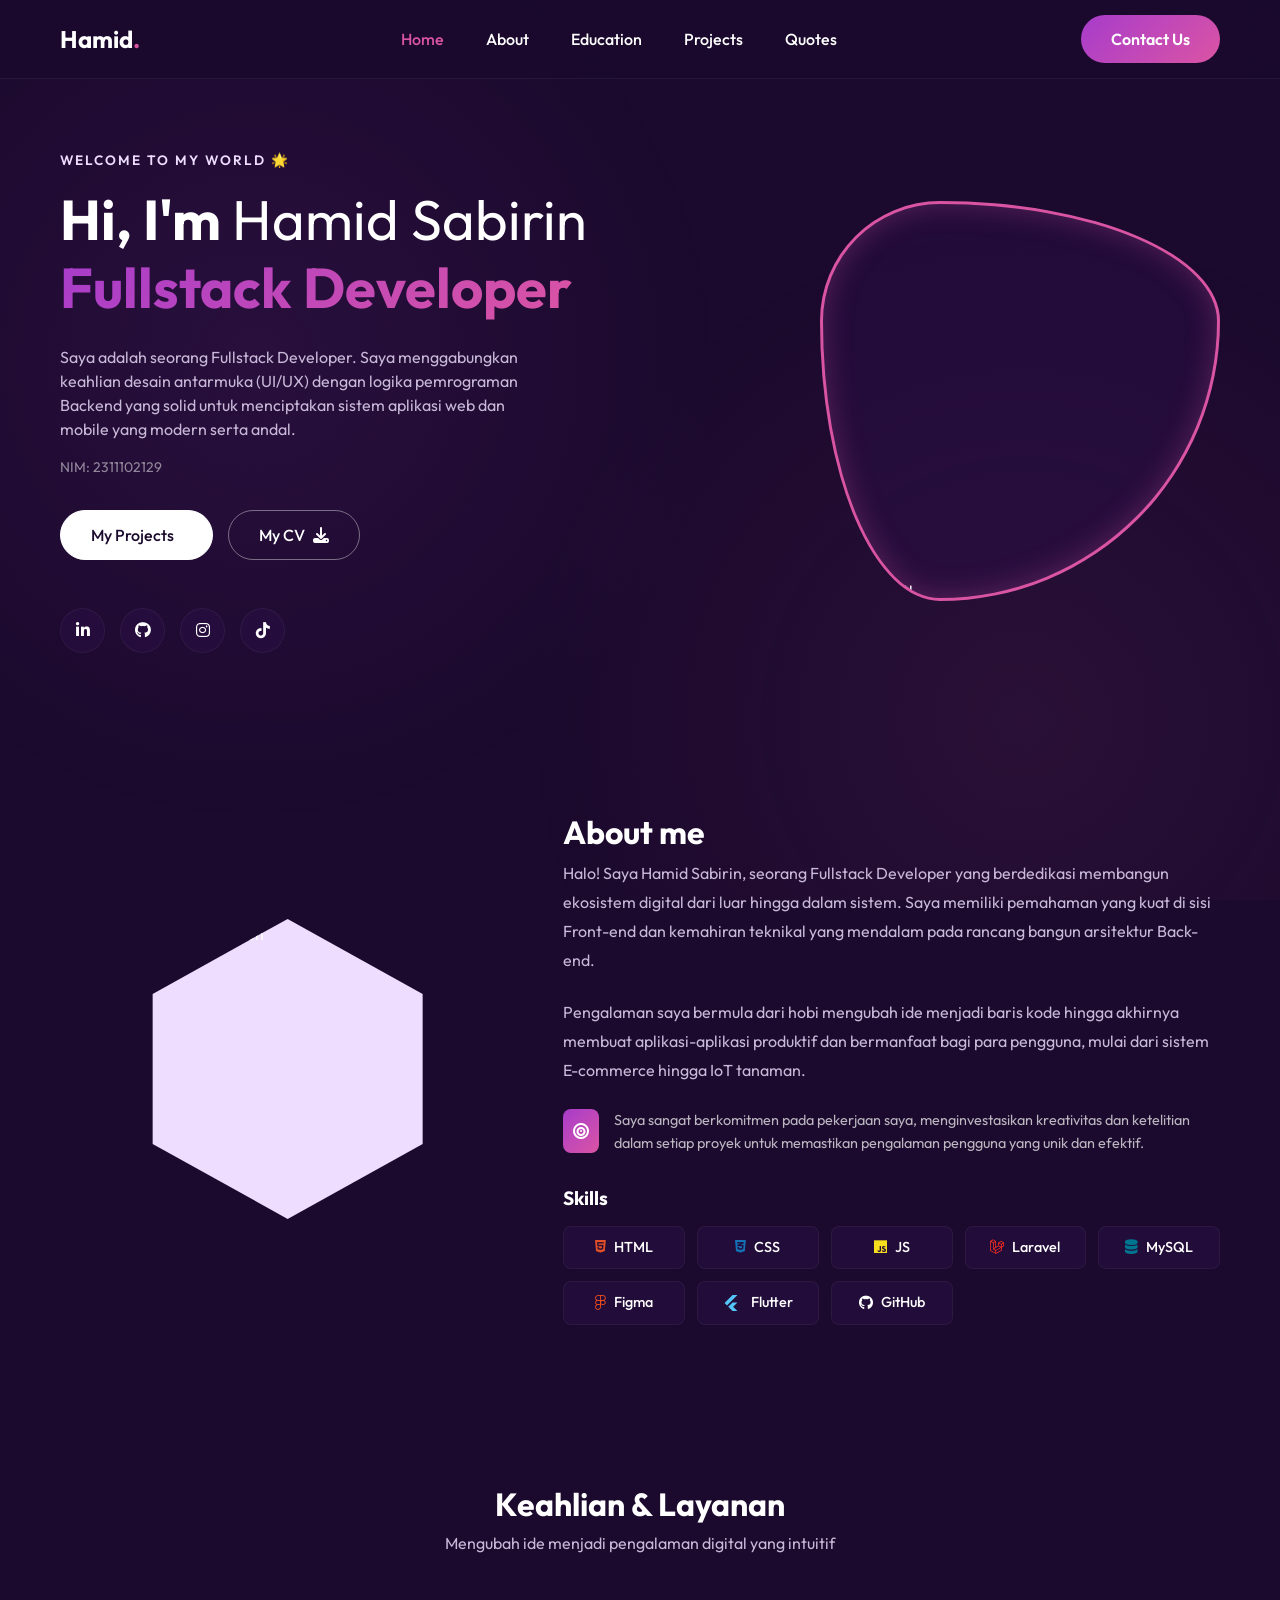
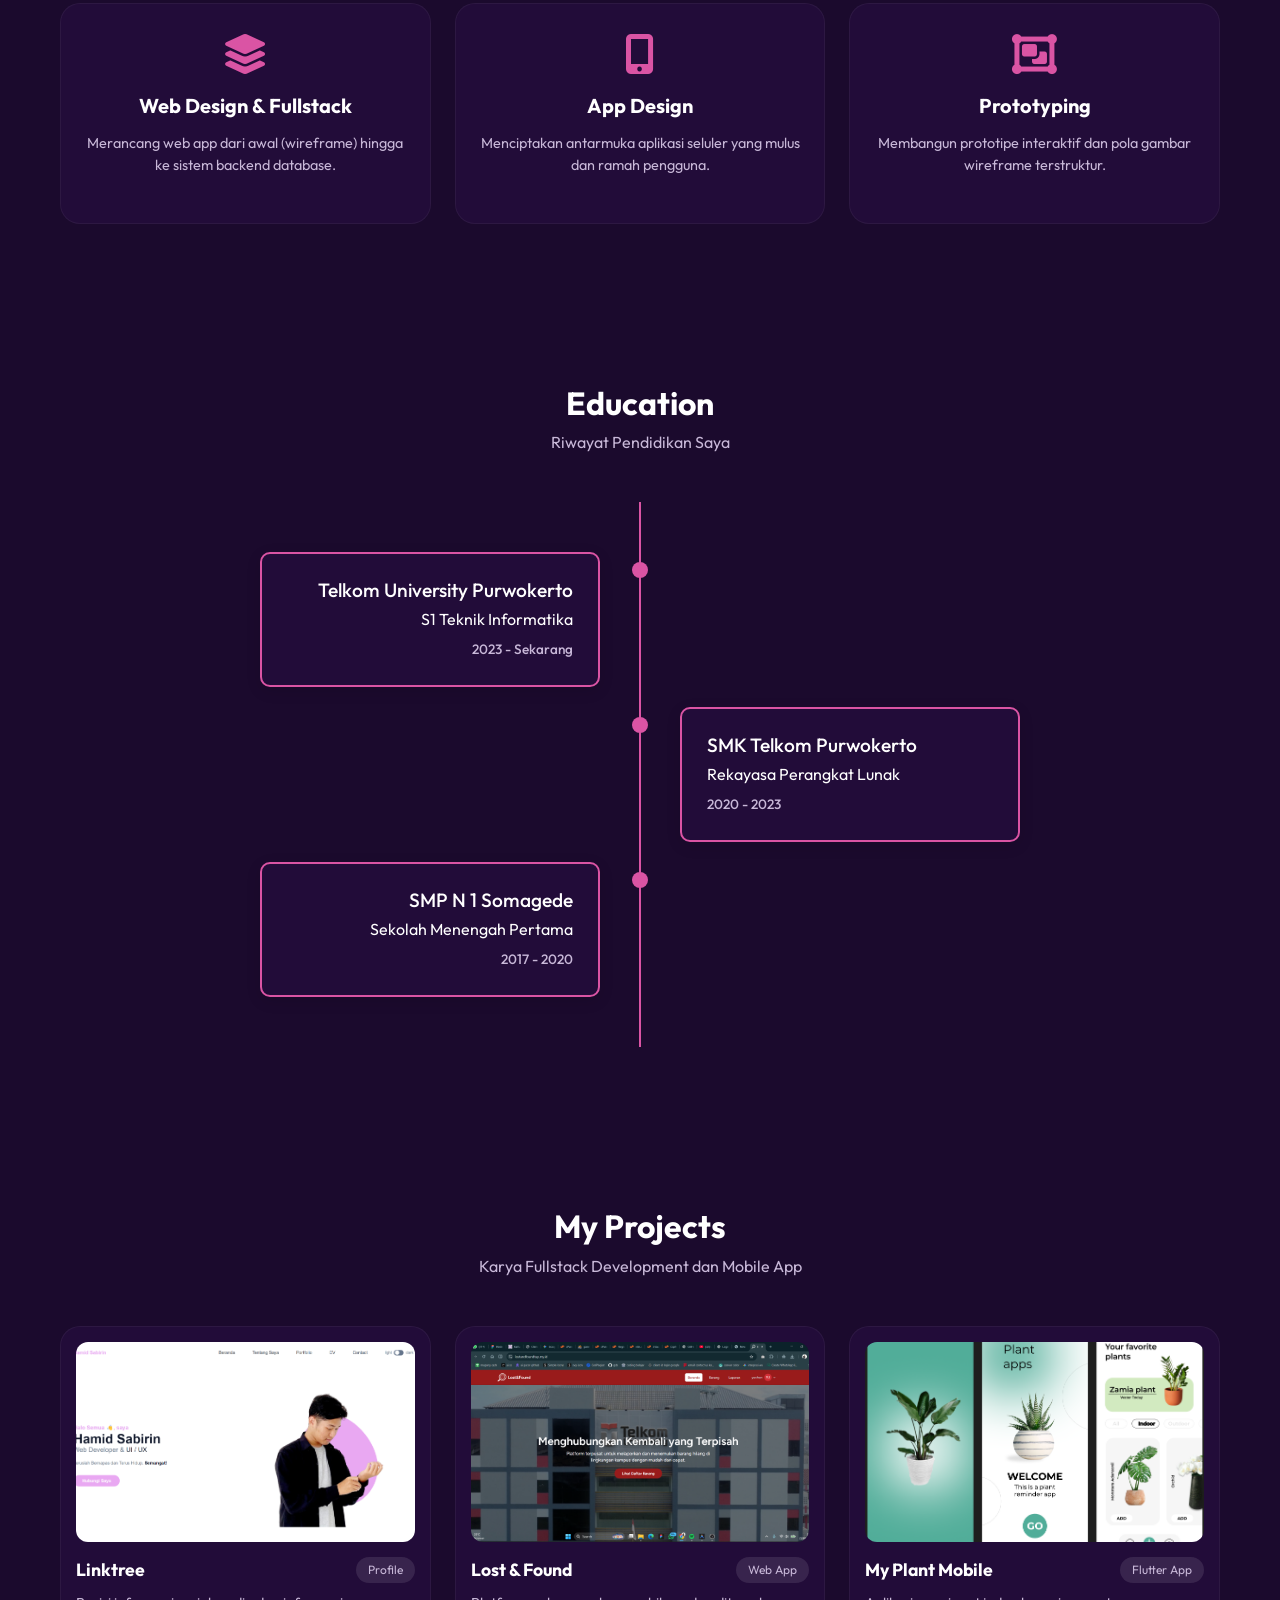
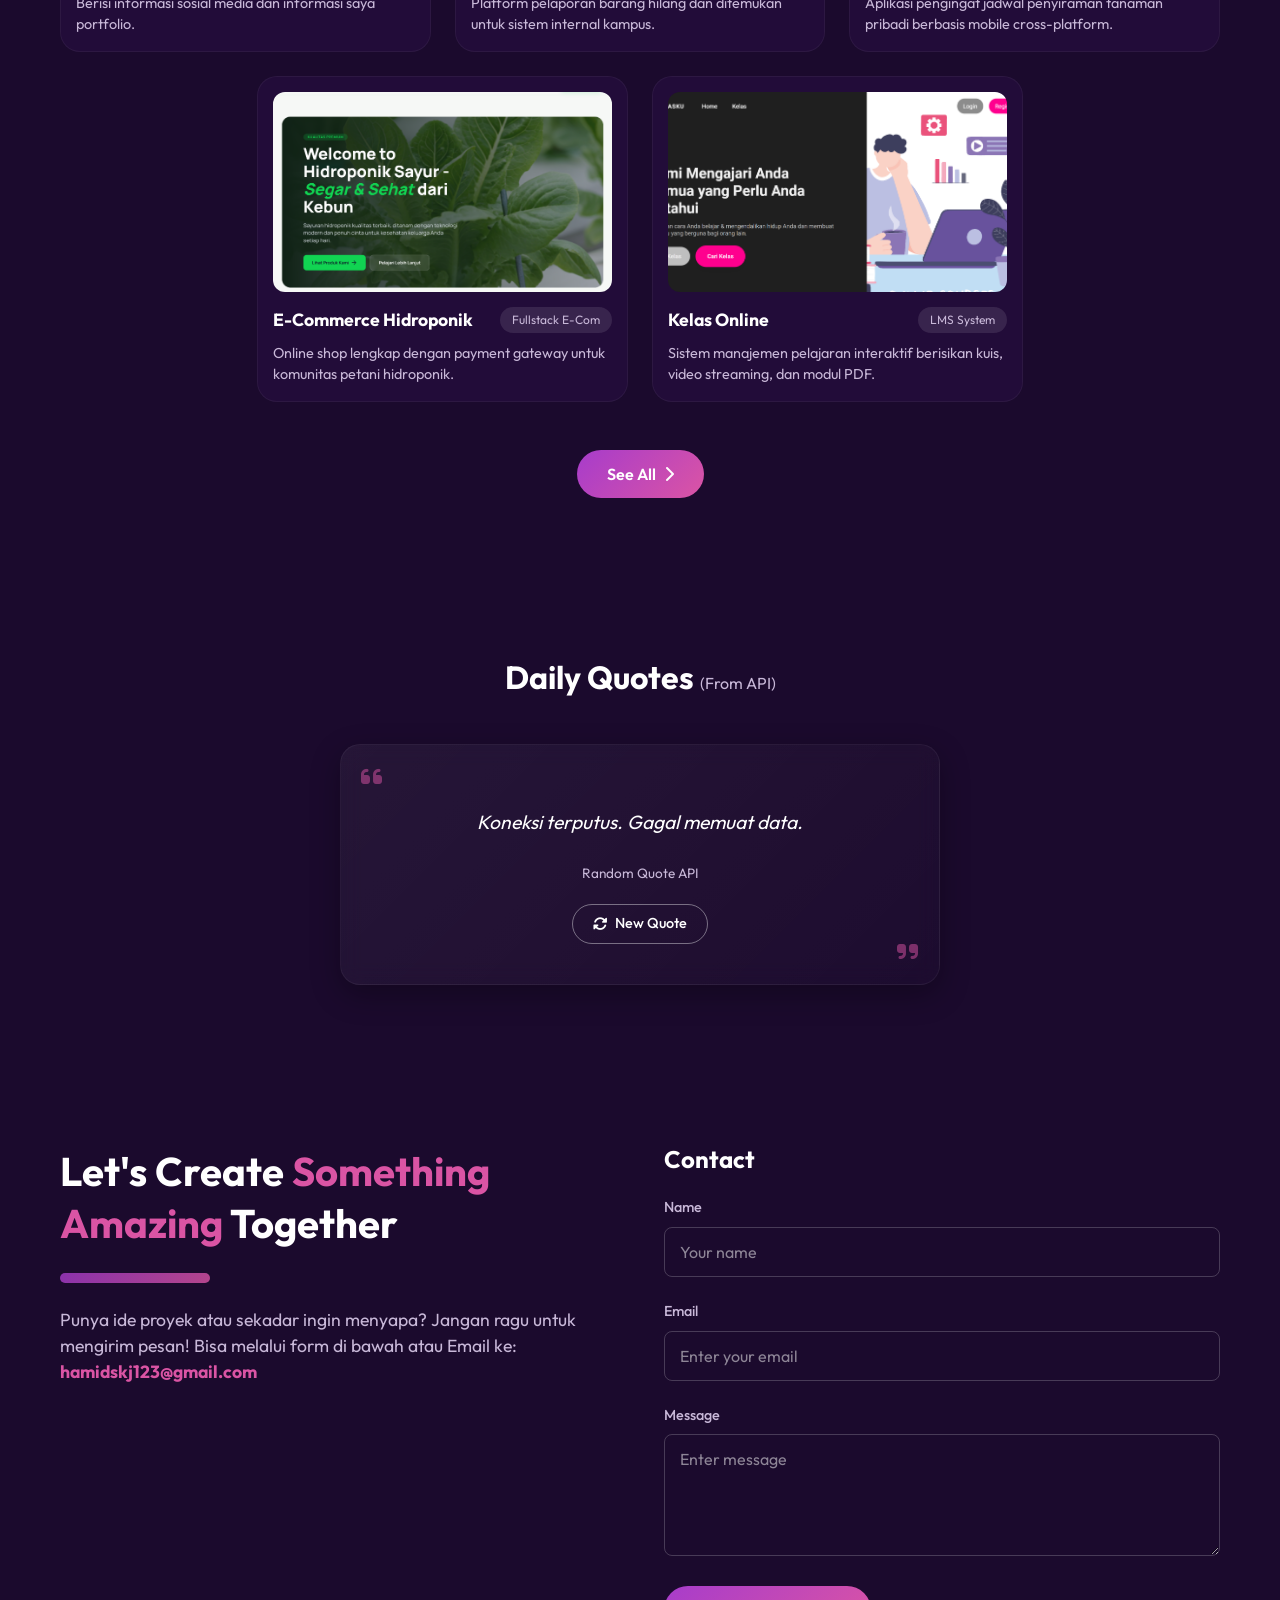
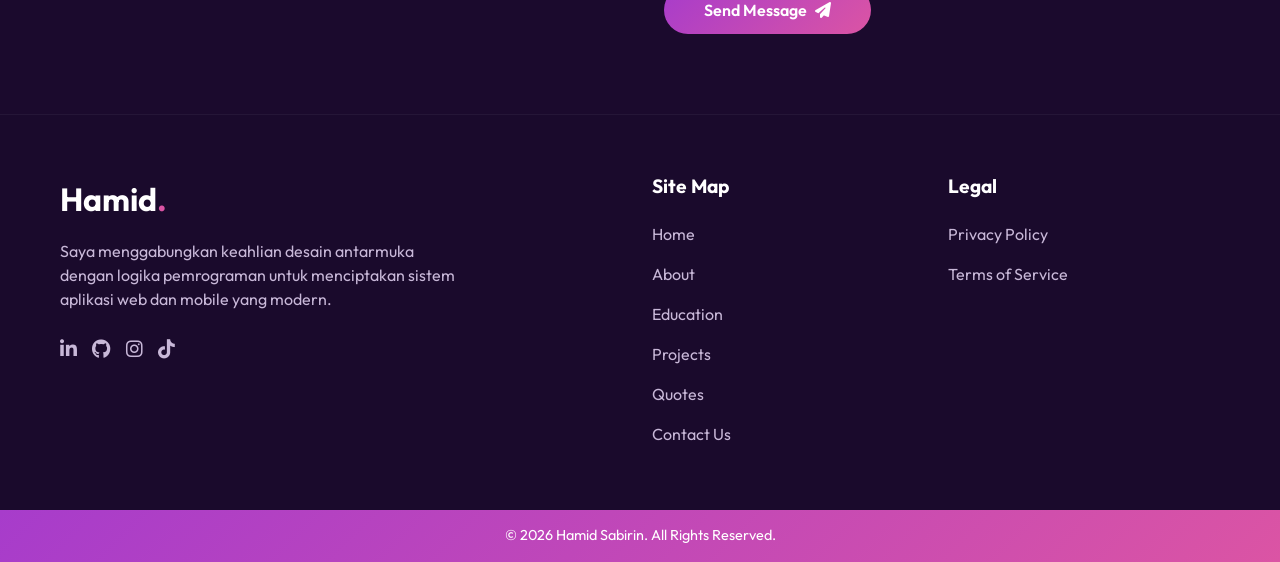
==== commit 3c517bf9: "cv" ====
--- a/index.html
+++ b/index.html
@@ -6,7 +6,285 @@
     <meta name="viewport" content="width=device-width, initial-scale=1.0">
     <title>Hamid Sabirin | Fullstack Developer Portfolio</title>
     <link rel="stylesheet" href="https://cdnjs.cloudflare.com/ajax/libs/font-awesome/6.4.0/css/all.min.css">
-    <link rel="stylesheet" href="style.css">
+    <link href="https://cdn.jsdelivr.net/npm/bootstrap@5.3.0/dist/css/bootstrap.min.css" rel="stylesheet">
+    <style>
+@import url('https://fonts.googleapis.com/css2?family=Outfit:wght@300;400;500;600;700;800&display=swap');
+
+:root {
+    --bg-dark: #1b0a2d;
+    --card-bg: rgba(45, 15, 75, 0.4);
+    --card-border: rgba(255, 255, 255, 0.05);
+    --text-main: #ffffff;
+    --text-muted: #c8b8d8;
+    --grad-primary: linear-gradient(135deg, #a73ccb 0%, #db54a4 100%);
+    --grad-hover: linear-gradient(135deg, #be43e6 0%, #fa62bc 100%);
+    --accent: #da54a4;
+    --glow-shadow: 0 0 20px rgba(218, 84, 164, 0.4);
+    --glass-nav: rgba(27, 10, 45, 0.85);
+}
+
+/* --- RESET & DASAR --- */
+* { box-sizing: border-box; margin: 0; padding: 0; }
+html { scroll-behavior: smooth; }
+body {
+    font-family: 'Outfit', sans-serif;
+    background-color: var(--bg-dark);
+    color: var(--text-main);
+    overflow-x: hidden;
+    line-height: 1.5;
+}
+a { text-decoration: none; color: inherit; }
+ul { list-style: none; }
+img { max-width: 100%; height: auto; display: block; }
+button { cursor: pointer; font-family: inherit; border: none; background: transparent; }
+
+/* Layout Dasar */
+.container {
+    width: 100%;
+    max-width: 1200px;
+    margin: 0 auto;
+    padding: 0 20px;
+}
+.section-header { text-align: center; margin-bottom: 3rem; }
+.section-title { font-size: 2rem; font-weight: 700; margin-bottom: 0.5rem; }
+.section-subtitle { color: var(--text-muted); font-size: 1rem; }
+.fw-normal { font-weight: 400; }
+.highlight { color: var(--accent); }
+
+/* Background Decorations */
+.bg-decor {
+    position: fixed; top: 0; left: 0; width: 100%; height: 100%;
+    z-index: -1; pointer-events: none;
+    background: radial-gradient(circle at 20% 40%, rgba(167, 60, 203, 0.1) 0%, transparent 40%),
+                radial-gradient(circle at 80% 80%, rgba(219, 84, 164, 0.08) 0%, transparent 40%);
+}
+
+/* --- BUTTONS --- */
+.btn-grad {
+    display: inline-flex; align-items: center; justify-content: center; gap: 8px;
+    background: var(--grad-primary); color: white;
+    border-radius: 50px; padding: 12px 30px; font-weight: 600;
+    transition: all 0.3s ease;
+}
+.btn-grad:hover {
+    background: var(--grad-hover); box-shadow: var(--glow-shadow); transform: translateY(-2px);
+}
+.btn-outline-glass {
+    display: inline-flex; align-items: center; justify-content: center; gap: 8px;
+    background: transparent; color: white;
+    border: 1px solid rgba(255, 255, 255, 0.4);
+    border-radius: 50px; padding: 12px 30px; font-weight: 500;
+    transition: all 0.3s ease;
+}
+.btn-outline-glass:hover { background: rgba(255, 255, 255, 0.1); border-color: white; }
+.btn-solid-white { background-color: #fff; color: #1b0a2d; border-color: #fff; }
+.btn-solid-white:hover { background-color: #f0f0f0; color: #1b0a2d; }
+.btn-solid-white i { color: var(--accent); }
+
+/* --- NAVBAR --- */
+.navbar {
+    background-color: var(--glass-nav); backdrop-filter: blur(15px);
+    border-bottom: 1px solid var(--card-border);
+    position: fixed; top: 0; right: 0; left: 0; z-index: 1030; padding: 15px 0;
+}
+.navbar-container { display: flex; align-items: center; justify-content: space-between; flex-wrap: wrap; }
+.navbar-brand { font-size: 1.5rem; font-weight: 700; color: white; }
+.brand-dot { color: var(--accent); }
+.navbar-toggler { color: white; font-size: 1.5rem; display: none; }
+.navbar-menu { display: flex; align-items: center; flex-grow: 1; justify-content: space-between; }
+.navbar-nav { display: flex; flex-direction: row; gap: 10px; margin: 0 auto; }
+.nav-link { color: white !important; padding: 8px 16px; font-weight: 500; transition: color 0.3s; }
+.nav-link:hover, .nav-link:focus, .nav-link.active { color: var(--accent) !important; }
+
+@media (max-width: 991px) {
+    .navbar-toggler { display: block; }
+    .navbar-menu {
+        display: none; width: 100%; flex-direction: column; align-items: flex-start;
+        background: var(--bg-dark); padding: 20px; border-radius: 10px; border: 1px solid var(--card-border); margin-top: 15px;
+    }
+    .navbar-menu.show { display: flex; }
+    .navbar-nav { flex-direction: column; width: 100%; }
+    .navbar-action { margin-top: 15px; width: 100%; }
+}
+
+/* --- HERO SECTION --- */
+.hero-sec { padding: 150px 0 80px 0; }
+.hero-image-area { display: flex; justify-content: center; }
+
+@media (min-width: 992px) {
+    .hero-image-area { justify-content: flex-end; }
+}
+
+.subtitle-small { font-size: 0.85rem; font-weight: 600; letter-spacing: 2px; color: #eeddff; margin-bottom: 1rem; }
+.hero-title { font-size: 3.5rem; line-height: 1.2; margin-bottom: 1.5rem; font-weight: 700; }
+.title-highlight { background: var(--grad-primary); -webkit-background-clip: text; background-clip: text; -webkit-text-fill-color: transparent; }
+.hero-description { color: var(--text-muted); max-width: 480px; margin-bottom: 1rem; }
+.hero-nim { color: rgba(255, 255, 255, 0.5); font-size: 0.875rem; margin-bottom: 2rem; }
+.hero-buttons { display: flex; flex-wrap: wrap; gap: 15px; margin-bottom: 3rem; }
+
+.hero-social { display: flex; gap: 15px; }
+.btn-social {
+    width: 45px; height: 45px; border-radius: 50%;
+    background: var(--card-bg); border: 1px solid var(--card-border);
+    display: flex; justify-content: center; align-items: center;
+    color: white; transition: all 0.3s;
+}
+.btn-social:hover { background: var(--grad-primary); box-shadow: var(--glow-shadow); }
+
+.hero-img-box { width: 100%; max-width: 400px; height: 400px; position: relative; display: flex; align-items: flex-end; }
+.hero-blob {
+    width: 100%; height: 100%; background: var(--card-bg); border: 3px solid var(--accent);
+    border-radius: 30% 70% 70% 30% / 30% 30% 70% 70%;
+    box-shadow: inset 0 0 30px rgba(218, 84, 164, 0.3);
+    display: flex; justify-content: center; align-items: flex-end; overflow: hidden;
+}
+.hero-blob img { width: 110%; transform: translateY(20%); filter: drop-shadow(0 10px 15px rgba(0,0,0,0.5)); }
+
+/* --- ABOUT SECTION --- */
+.about-sec { padding: 80px 0; }
+
+.hex-img-box { width: 300px; height: 300px; margin: 0 auto; }
+.hex-shape-inner {
+    clip-path: polygon(50% 0%, 95% 25%, 95% 75%, 50% 100%, 5% 75%, 5% 25%);
+    background: #eeddff; width: 100%; height: 100%; overflow: hidden;
+}
+.hex-shape-inner img { width: 130%; height: 130%; object-fit: cover; transform: translate(-2%, 3px); }
+
+.about-text { color: var(--text-muted); margin-bottom: 1.5rem; line-height: 1.8; }
+.commitment-box { display: flex; gap: 15px; margin-bottom: 2rem; align-items: flex-start; }
+.commitment-icon { background: var(--grad-primary); padding: 10px; border-radius: 8px; color: white; }
+.commitment-text { color: rgba(255, 255, 255, 0.7); font-size: 0.9rem; margin: 0; line-height: 1.6; }
+
+.skills-title { font-size: 1.2rem; margin-bottom: 1rem; font-weight: 700; }
+.skill-pills { display: grid; grid-template-columns: repeat(auto-fit, minmax(100px, 1fr)); gap: 12px; }
+.skill-pills span {
+    background: var(--card-bg); border: 1px solid var(--card-border); border-radius: 8px;
+    padding: 10px; display: flex; align-items: center; justify-content: center; gap: 8px; font-weight: 500; font-size: 0.9rem;
+}
+/* Skill Colors */
+.skill-icon-html { color: #e34f26; } .skill-icon-css { color: #1572b6; }
+.skill-icon-js { color: #f7df1e; } .skill-icon-laravel { color: #ff2d20; }
+.skill-icon-db { color: #00758f; } .skill-icon-figma { color: #f24e1e; }
+.skill-icon-github { color: #ffffff; }
+
+/* --- SERVICES SECTION --- */
+.services-sec { padding: 80px 0; }
+.svc-card {
+    background: var(--card-bg); border: 1px solid var(--card-border);
+    border-radius: 20px; padding: 30px 20px; text-align: center; transition: all 0.3s;
+}
+.svc-card:hover { transform: translateY(-10px); background: var(--grad-primary); border-color: transparent; box-shadow: var(--glow-shadow); }
+.svc-icon { font-size: 2.5rem; margin-bottom: 20px; color: var(--accent); transition: color 0.3s; }
+.svc-card:hover .svc-icon { color: white; }
+.svc-title { font-size: 1.25rem; margin-bottom: 15px; font-weight: 700; }
+.svc-desc { color: var(--text-muted); font-size: 0.9rem; }
+
+/* --- EDUCATION TIMELINE SECTION --- */
+.education-sec { padding: 80px 0; }
+.timeline {
+    position: relative; max-width: 800px; margin: 0 auto; padding: 40px 0;
+}
+.timeline::after {
+    content: ''; position: absolute; width: 2px; background-color: var(--accent);
+    top: 0; bottom: 0; left: 50%; margin-left: -1px;
+}
+.timeline-item { padding: 10px 20px; position: relative; background-color: inherit; width: 50%; }
+.timeline-item.left { left: 0; text-align: right; }
+.timeline-item.right { left: 50%; }
+.timeline-dot {
+    width: 16px; height: 16px; background-color: var(--accent); position: absolute;
+    border-radius: 50%; top: 20px; z-index: 1;
+}
+.timeline-item.left .timeline-dot { right: -8px; }
+.timeline-item.right .timeline-dot { left: -8px; }
+.timeline-content {
+    padding: 25px; background: var(--card-bg); border: 2px solid var(--accent);
+    border-radius: 10px; position: relative; box-shadow: 0 4px 15px rgba(0,0,0,0.1);
+}
+.timeline-item.left .timeline-content { margin-right: 20px; }
+.timeline-item.right .timeline-content { margin-left: 20px; }
+.timeline-content h4 { color: white; margin-bottom: 5px; font-size: 1.2rem; }
+.timeline-content p { color: white; font-size: 1rem; margin-bottom: 5px; }
+.timeline-content small { color: var(--text-muted); font-size: 0.85rem; font-weight: 500; }
+
+@media screen and (max-width: 768px) {
+    .timeline::after { left: 31px; }
+    .timeline-item { width: 100%; padding-left: 70px; padding-right: 25px; }
+    .timeline-item.left { text-align: left; }
+    .timeline-item.left, .timeline-item.right { left: 0; }
+    .timeline-item.left .timeline-dot, .timeline-item.right .timeline-dot { left: 23px; }
+    .timeline-item.left .timeline-content { margin-right: 0; }
+    .timeline-item.right .timeline-content { margin-left: 0; }
+}
+
+/* --- PROJECTS SECTION --- */
+.projects-sec { padding: 80px 0; }
+.proj-card { background: var(--card-bg); border: 1px solid var(--card-border); border-radius: 20px; padding: 15px; transition: 0.3s; height: 100%; display: flex; flex-direction: column; }
+.proj-desc { flex-grow: 1; margin-bottom: 0; }
+.proj-card:hover { border-color: var(--accent); transform: translateY(-5px); }
+.proj-img { width: 100%; height: 200px; object-fit: cover; border-radius: 12px; margin-bottom: 15px; background-color: #333; }
+.proj-info-header { display: flex; justify-content: space-between; align-items: center; margin-bottom: 10px; }
+.proj-title { font-size: 1.1rem; font-weight: 700; margin: 0; }
+.proj-tag { background: rgba(255, 255, 255, 0.1); font-size: 0.75rem; padding: 4px 12px; border-radius: 20px; color: var(--text-muted); }
+.proj-desc { color: var(--text-muted); font-size: 0.9rem; }
+.projects-action { text-align: center; }
+
+/* --- QUOTES SECTION --- */
+.quotes-sec { padding: 80px 0; }
+.title-note { font-size: 1rem; font-weight: 400; color: var(--text-muted); }
+.quote-wrapper { max-width: 600px; margin: 0 auto; }
+.testimoni-card {
+    background: linear-gradient(135deg, rgba(255, 255, 255, 0.05), rgba(255, 255, 255, 0.01));
+    backdrop-filter: blur(10px); border: 1px solid var(--card-border); border-radius: 20px; padding: 40px;
+    text-align: center; position: relative; box-shadow: 0 10px 30px rgba(0, 0, 0, 0.3);
+}
+.quote-icon-left { position: absolute; top: 20px; left: 20px; font-size: 1.5rem; color: var(--accent); opacity: 0.5; }
+.quote-icon-right { position: absolute; bottom: 20px; right: 20px; font-size: 1.5rem; color: var(--accent); opacity: 0.5; }
+.quote-text { font-size: 1.2rem; line-height: 1.8; margin: 20px 0; font-style: italic; }
+.author-box { margin-bottom: 20px; }
+.quote-author { font-size: 1.1rem; font-weight: 700; margin-bottom: 5px; }
+.quote-source { color: var(--text-muted); font-size: 0.85rem; }
+.btn-refresh-quote { font-size: 0.9rem; padding: 8px 20px; }
+
+/* --- CONTACT SECTION --- */
+.contact-sec { padding: 80px 0; position: relative; }
+
+.contact-heading { font-size: 2.5rem; font-weight: 700; line-height: 1.3; margin-bottom: 1.5rem; }
+.divider-line { width: 150px; height: 10px; background: var(--grad-primary); border-radius: 10px; opacity: 0.8; margin-bottom: 1.5rem; }
+.contact-desc { color: var(--text-muted); font-size: 1.1rem; }
+
+.form-title { font-size: 1.5rem; font-weight: 700; margin-bottom: 1.5rem; }
+.form-group { margin-bottom: 1.5rem; }
+.form-label { display: block; font-size: 0.9rem; color: var(--text-muted); margin-bottom: 0.5rem; font-weight: 500; }
+.custom-input {
+    width: 100%; background: transparent; border: 1px solid rgba(255, 255, 255, 0.2);
+    color: #ffffff; border-radius: 8px; padding: 12px 15px; font-family: inherit; font-size: 1rem;
+    transition: border-color 0.3s;
+}
+.custom-input::placeholder { color: rgba(255, 255, 255, 0.5); }
+.custom-input:focus { border-color: var(--accent); outline: none; background: rgba(255, 255, 255, 0.05); }
+.textarea-custom { resize: vertical; }
+.btn-submit { width: auto; padding: 12px 40px; }
+
+/* --- FOOTER --- */
+.footer-area { background-color: rgba(27, 10, 45, 0.5); border-top: 1px solid var(--card-border); padding-top: 60px; }
+
+.footer-logo { font-size: 2rem; font-weight: 700; margin-bottom: 1rem; }
+.footer-desc { color: var(--text-muted); margin-bottom: 1.5rem; max-width: 400px; }
+.footer-socials { display: flex; gap: 15px; margin-bottom: 2rem; }
+.btn-social-small { color: var(--text-muted); font-size: 1.2rem; transition: color 0.3s, transform 0.3s; }
+.btn-social-small:hover { color: var(--accent); transform: translateY(-3px); }
+.btn-back-top { font-size: 0.85rem; padding: 8px 16px; }
+
+.footer-title { font-size: 1.2rem; font-weight: 700; margin-bottom: 1.5rem; }
+.footer-links { padding-left: 0; margin: 0; }
+.footer-links li { margin-bottom: 1rem; }
+.footer-links a { color: var(--text-muted); transition: color 0.3s; }
+.footer-links a:hover { color: var(--accent); }
+
+.footer-bottom { background: var(--grad-primary); text-align: center; padding: 15px 0; }
+.footer-bottom p { color: white; font-size: 0.9rem; margin: 0; }
+    </style>
 </head>
 
 <body>
@@ -39,9 +317,10 @@
     </nav>
 
     <section id="home" class="hero-sec">
-        <div class="container hero-grid">
-            <div class="hero-content">
-                <p class="subtitle-small">WELCOME TO MY WORLD 🌟</p>
+        <div class="container">
+            <div class="row align-items-center g-4 g-lg-5">
+                <div class="col-lg-7 order-2 order-lg-1 hero-content">
+                    <p class="subtitle-small">WELCOME TO MY WORLD 🌟</p>
                 <h1 class="hero-title">Hi, I'm <span class="fw-normal">Hamid Sabirin</span><br><span
                         class="title-highlight">Fullstack Developer</span></h1>
                 <p class="hero-description">Saya adalah seorang Fullstack Developer. Saya menggabungkan keahlian desain
@@ -52,39 +331,41 @@
                 <div class="hero-buttons">
                     <a href="#projects" class="btn-outline-glass btn-solid-white">My Projects <i
                             class="fas fa-sparkles"></i></a>
-                    <a href="#" target="_blank" rel="noopener noreferrer" class="btn-outline-glass">My CV <i
+                    <a href="https://drive.google.com/file/d/1y9QC6IaGjlKSWZBT4jSeMgqETaDdUi6H/view?usp=sharing" target="_blank" rel="noopener noreferrer" class="btn-outline-glass">My CV <i
                             class="fas fa-download"></i></a>
                 </div>
 
                 <div class="hero-social">
-                    <a href="#" class="btn-social"><i class="fab fa-linkedin-in"></i></a>
-                    <a href="#" class="btn-social"><i class="fab fa-github"></i></a>
-                    <a href="#" class="btn-social"><i class="fab fa-instagram"></i></a>
-                    <a href="#" class="btn-social"><i class="fab fa-tiktok"></i></a>
-                </div>
-            </div>
-
-            <div class="hero-image-area">
+                    <a href="https://www.linkedin.com/in/hamid-sabirin-ba1965247/" target="_blank" rel="noopener noreferrer" class="btn-social"><i class="fab fa-linkedin-in"></i></a>
+                    <a href="https://github.com/Hamid165" target="_blank" rel="noopener noreferrer" class="btn-social"><i class="fab fa-github"></i></a>
+                    <a href="https://www.instagram.com/hamid_sabirin/" target="_blank" rel="noopener noreferrer" class="btn-social"><i class="fab fa-instagram"></i></a>
+                    <a href="https://www.tiktok.com/@yucann16" target="_blank" rel="noopener noreferrer" class="btn-social"><i class="fab fa-tiktok"></i></a>
+                </div>
+            </div>
+
+            <div class="col-lg-5 order-1 order-lg-2 hero-image-area">
                 <div class="hero-img-box">
                     <div class="hero-blob">
                         <img src="assets/foto.png" alt="Foto Profil">
                     </div>
                 </div>
             </div>
+            </div>
         </div>
     </section>
 
     <section id="about" class="about-sec">
-        <div class="container about-grid">
-            <div class="about-image-area">
-                <div class="hex-img-box">
+        <div class="container">
+            <div class="row align-items-center g-4 g-lg-5">
+                <div class="col-lg-5 about-image-area">
+                    <div class="hex-img-box">
                     <div class="hex-shape-inner">
                         <img src="assets/foto.png" alt="Avatar Hexagon">
                     </div>
                 </div>
             </div>
 
-            <div class="about-content">
+            <div class="col-lg-7 about-content">
                 <h2 class="section-title">About me</h2>
                 <p class="about-text">Halo! Saya Hamid Sabirin, seorang Fullstack Developer yang berdedikasi membangun
                     ekosistem digital dari luar hingga dalam sistem. Saya memiliki pemahaman yang kuat di sisi Front-end
@@ -122,34 +403,73 @@
         </div>
     </section>
 
-    <section id="education" class="services-sec">
+    <section id="services" class="services-sec">
         <div class="container">
             <div class="section-header">
-                <h2 class="section-title">Pendidikan & Keahlian</h2>
+                <h2 class="section-title">Keahlian & Layanan</h2>
                 <p class="section-subtitle">Mengubah ide menjadi pengalaman digital yang intuitif</p>
             </div>
 
-            <div class="services-grid">
-                <div class="svc-card">
-                    <i class="fas fa-university svc-icon"></i>
-                    <h4 class="svc-title">Pendidikan</h4>
-                    <p class="svc-desc">Telkom University Purwokerto, S1 Teknik Informatika (2023 - Sekarang). Berfokus
-                        pada Rekayasa Perangkat Lunak dan Desain Sistem.</p>
-                </div>
-                <div class="svc-card">
-                    <i class="fas fa-layer-group svc-icon"></i>
-                    <h4 class="svc-title">Web Design & Fullstack</h4>
-                    <p class="svc-desc">Merancang web app dari awal (wireframe) hingga ke sistem backend database.</p>
-                </div>
-                <div class="svc-card">
-                    <i class="fas fa-mobile-alt svc-icon"></i>
-                    <h4 class="svc-title">App Design</h4>
-                    <p class="svc-desc">Menciptakan antarmuka aplikasi seluler yang mulus dan ramah pengguna.</p>
-                </div>
-                <div class="svc-card">
-                    <i class="fas fa-object-group svc-icon"></i>
-                    <h4 class="svc-title">Prototyping</h4>
-                    <p class="svc-desc">Membangun prototipe interaktif dan pola gambar wireframe terstruktur.</p>
+            <div class="row g-4 justify-content-center">
+                <div class="col-md-6 col-lg-4">
+                    <div class="svc-card h-100">
+                        <i class="fas fa-layer-group svc-icon"></i>
+                        <h4 class="svc-title">Web Design & Fullstack</h4>
+                        <p class="svc-desc">Merancang web app dari awal (wireframe) hingga ke sistem backend database.</p>
+                    </div>
+                </div>
+                <div class="col-md-6 col-lg-4">
+                    <div class="svc-card h-100">
+                        <i class="fas fa-mobile-alt svc-icon"></i>
+                        <h4 class="svc-title">App Design</h4>
+                        <p class="svc-desc">Menciptakan antarmuka aplikasi seluler yang mulus dan ramah pengguna.</p>
+                    </div>
+                </div>
+                <div class="col-md-6 col-lg-4">
+                    <div class="svc-card h-100">
+                        <i class="fas fa-object-group svc-icon"></i>
+                        <h4 class="svc-title">Prototyping</h4>
+                        <p class="svc-desc">Membangun prototipe interaktif dan pola gambar wireframe terstruktur.</p>
+                    </div>
+                </div>
+            </div>
+        </div>
+    </section>
+
+    <section id="education" class="education-sec">
+        <div class="container">
+            <div class="section-header">
+                <h2 class="section-title">Education</h2>
+                <p class="section-subtitle">Riwayat Pendidikan Saya</p>
+            </div>
+
+            <div class="timeline">
+                <!-- Kampus (Kiri) -->
+                <div class="timeline-item left">
+                    <div class="timeline-dot"></div>
+                    <div class="timeline-content">
+                        <h4>Telkom University Purwokerto</h4>
+                        <p>S1 Teknik Informatika</p>
+                        <small>2023 - Sekarang</small>
+                    </div>
+                </div>
+                <!-- SMK (Kanan) -->
+                <div class="timeline-item right">
+                    <div class="timeline-dot"></div>
+                    <div class="timeline-content">
+                        <h4>SMK Telkom Purwokerto</h4>
+                        <p>Rekayasa Perangkat Lunak</p>
+                        <small>2020 - 2023</small>
+                    </div>
+                </div>
+                <!-- SMP (Kiri) -->
+                <div class="timeline-item left">
+                    <div class="timeline-dot"></div>
+                    <div class="timeline-content">
+                        <h4>SMP N 1 Somagede</h4>
+                        <p>Sekolah Menengah Pertama</p>
+                        <small>2017 - 2020</small>
+                    </div>
                 </div>
             </div>
         </div>
@@ -161,54 +481,62 @@
                 <h2 class="section-title">My Projects</h2>
                 <p class="section-subtitle">Karya Fullstack Development dan Mobile App</p>
             </div>
-
-            <div class="projects-grid">
-                <div class="proj-card">
-                    <img src="assets/1.png" alt="Linktree" class="proj-img">
-                    <div class="proj-info-header">
-                        <h5 class="proj-title">Linktree</h5>
-                        <span class="proj-tag">Profile</span>
-                    </div>
-                    <p class="proj-desc">Berisi informasi sosial media dan informasi saya portfolio.</p>
-                </div>
-                <div class="proj-card">
-                    <img src="assets/2.png" alt="Lost & Found" class="proj-img">
-                    <div class="proj-info-header">
-                        <h5 class="proj-title">Lost & Found</h5>
-                        <span class="proj-tag">Web App</span>
-                    </div>
-                    <p class="proj-desc">Platform pelaporan barang hilang dan ditemukan untuk sistem internal kampus.
-                    </p>
-                </div>
-                <div class="proj-card">
-                    <img src="assets/3.png" alt="My Plant Mobile" class="proj-img">
-                    <div class="proj-info-header">
-                        <h5 class="proj-title">My Plant Mobile</h5>
-                        <span class="proj-tag">Flutter App</span>
-                    </div>
-                    <p class="proj-desc">Aplikasi pengingat jadwal penyiraman tanaman pribadi berbasis mobile
-                        cross-platform.</p>
-                </div>
-                <div class="proj-card">
-                    <img src="assets/4.png" alt="Ecommerce" class="proj-img">
-                    <div class="proj-info-header">
-                        <h5 class="proj-title">E-Commerce Hidroponik</h5>
-                        <span class="proj-tag">Fullstack E-Com</span>
-                    </div>
-                    <p class="proj-desc">Online shop lengkap dengan payment gateway untuk komunitas petani hidroponik.
-                    </p>
-                </div>
-                <div class="proj-card">
-                    <img src="assets/5.png" alt="Kelas Online" class="proj-img">
-                    <div class="proj-info-header">
-                        <h5 class="proj-title">Kelas Online</h5>
-                        <span class="proj-tag">LMS System</span>
-                    </div>
-                    <p class="proj-desc">Sistem manajemen pelajaran interaktif berisikan kuis, video streaming, dan
-                        modul PDF.</p>
-                </div>
-            </div>
-
+            <div class="row g-4 justify-content-center mb-5">
+                <div class="col-md-6 col-lg-4">
+                    <div class="proj-card">
+                        <img src="assets/1.png" alt="Linktree" class="proj-img">
+                        <div class="proj-info-header">
+                            <h5 class="proj-title">Linktree</h5>
+                            <span class="proj-tag">Profile</span>
+                        </div>
+                        <p class="proj-desc">Berisi informasi sosial media dan informasi saya portfolio.</p>
+                    </div>
+                </div>
+                <div class="col-md-6 col-lg-4">
+                    <div class="proj-card">
+                        <img src="assets/2.png" alt="Lost & Found" class="proj-img">
+                        <div class="proj-info-header">
+                            <h5 class="proj-title">Lost & Found</h5>
+                            <span class="proj-tag">Web App</span>
+                        </div>
+                        <p class="proj-desc">Platform pelaporan barang hilang dan ditemukan untuk sistem internal kampus.
+                        </p>
+                    </div>
+                </div>
+                <div class="col-md-6 col-lg-4">
+                    <div class="proj-card">
+                        <img src="assets/3.png" alt="My Plant Mobile" class="proj-img">
+                        <div class="proj-info-header">
+                            <h5 class="proj-title">My Plant Mobile</h5>
+                            <span class="proj-tag">Flutter App</span>
+                        </div>
+                        <p class="proj-desc">Aplikasi pengingat jadwal penyiraman tanaman pribadi berbasis mobile
+                            cross-platform.</p>
+                    </div>
+                </div>
+                <div class="col-md-6 col-lg-4">
+                    <div class="proj-card">
+                        <img src="assets/4.png" alt="Ecommerce" class="proj-img">
+                        <div class="proj-info-header">
+                            <h5 class="proj-title">E-Commerce Hidroponik</h5>
+                            <span class="proj-tag">Fullstack E-Com</span>
+                        </div>
+                        <p class="proj-desc">Online shop lengkap dengan payment gateway untuk komunitas petani hidroponik.
+                        </p>
+                    </div>
+                </div>
+                <div class="col-md-6 col-lg-4">
+                    <div class="proj-card">
+                        <img src="assets/5.png" alt="Kelas Online" class="proj-img">
+                        <div class="proj-info-header">
+                            <h5 class="proj-title">Kelas Online</h5>
+                            <span class="proj-tag">LMS System</span>
+                        </div>
+                        <p class="proj-desc">Sistem manajemen pelajaran interaktif berisikan kuis, video streaming, dan
+                            modul PDF.</p>
+                    </div>
+                </div>
+            </div>
             <div class="projects-action">
                 <a href="#" class="btn-grad">See All <i class="fas fa-chevron-right"></i></a>
             </div>
@@ -241,57 +569,57 @@
     </section>
 
     <section id="contact" class="contact-sec">
-        <div class="container contact-grid">
-            <div class="contact-text-area">
-                <h2 class="contact-heading">Let's Create <span class="highlight">Something Amazing</span> Together</h2>
-                <div class="divider-line"></div>
-                <p class="contact-desc">Punya ide proyek atau sekadar ingin menyapa? Jangan ragu untuk mengirim pesan!
-                </p>
-            </div>
-
-            <div class="contact-form-area">
-                <h4 class="form-title">Contact</h4>
-                <form onsubmit="event.preventDefault(); alert('Form Native Submitted!');">
-                    <div class="form-group">
-                        <label class="form-label">Name</label>
-                        <input type="text" class="custom-input" placeholder="Your name" required>
-                    </div>
-                    <div class="form-group">
-                        <label class="form-label">Email</label>
-                        <input type="email" class="custom-input" placeholder="Enter your email" required>
-                    </div>
-                    <div class="form-group">
-                        <label class="form-label">Message</label>
-                        <textarea class="custom-input textarea-custom" rows="4" placeholder="Enter message"
-                            required></textarea>
-                    </div>
-                    <button type="submit" class="btn-grad btn-submit">Send Message <i
-                            class="fas fa-paper-plane"></i></button>
-                </form>
+        <div class="container">
+            <div class="row g-5 align-items-start">
+                <div class="col-lg-6 contact-text-area">
+                    <h2 class="contact-heading">Let's Create <span class="highlight">Something Amazing</span> Together</h2>
+                    <div class="divider-line"></div>
+                    <p class="contact-desc">Punya ide proyek atau sekadar ingin menyapa? Jangan ragu untuk mengirim pesan! Bisa melalui form di bawah atau Email ke: <strong style="color: var(--accent);">hamidskj123@gmail.com</strong>
+                    </p>
+                </div>
+
+                <div class="col-lg-6 contact-form-area">
+                    <h4 class="form-title">Contact</h4>
+                    <form onsubmit="event.preventDefault(); alert('Form Native Submitted!');">
+                        <div class="form-group">
+                            <label class="form-label">Name</label>
+                            <input type="text" class="custom-input" placeholder="Your name" required>
+                        </div>
+                        <div class="form-group">
+                            <label class="form-label">Email</label>
+                            <input type="email" class="custom-input" placeholder="Enter your email" required>
+                        </div>
+                        <div class="form-group">
+                            <label class="form-label">Message</label>
+                            <textarea class="custom-input textarea-custom" rows="4" placeholder="Enter message"
+                                required></textarea>
+                        </div>
+                        <button type="submit" class="btn-grad btn-submit">Send Message <i
+                                class="fas fa-paper-plane"></i></button>
+                    </form>
+                </div>
             </div>
         </div>
     </section>
 
     <footer class="footer-area">
-        <div class="container footer-grid">
-            <div class="footer-info">
+        <div class="container">
+            <div class="row g-4 pb-5">
+                <div class="col-lg-6 col-md-12 footer-info">
                 <div class="footer-logo">
                     Hamid<span class="brand-dot">.</span>
                 </div>
                 <p class="footer-desc">Saya menggabungkan keahlian desain antarmuka dengan logika pemrograman untuk
                     menciptakan sistem aplikasi web dan mobile yang modern.</p>
                 <div class="footer-socials">
-                    <a href="#" class="btn-social-small"><i class="fab fa-linkedin-in"></i></a>
-                    <a href="#" class="btn-social-small"><i class="fab fa-github"></i></a>
-                    <a href="#" class="btn-social-small"><i class="fab fa-instagram"></i></a>
-                    <a href="#" class="btn-social-small"><i class="fab fa-tiktok"></i></a>
-                </div>
-                <button class="btn-outline-glass btn-back-top" onclick="window.scrollTo({top: 0, behavior: 'smooth'});">
-                    <i class="fas fa-chevron-up"></i> BACK TO TOP
-                </button>
-            </div>
-
-            <div class="footer-links-col">
+                    <a href="https://www.linkedin.com/in/hamid-sabirin-ba1965247/" target="_blank" rel="noopener noreferrer" class="btn-social-small"><i class="fab fa-linkedin-in"></i></a>
+                    <a href="https://github.com/Hamid165" target="_blank" rel="noopener noreferrer" class="btn-social-small"><i class="fab fa-github"></i></a>
+                    <a href="https://www.instagram.com/hamid_sabirin/" target="_blank" rel="noopener noreferrer" class="btn-social-small"><i class="fab fa-instagram"></i></a>
+                    <a href="https://www.tiktok.com/@yucann16" target="_blank" rel="noopener noreferrer" class="btn-social-small"><i class="fab fa-tiktok"></i></a>
+                </div>
+            </div>
+
+            <div class="col-lg-3 col-md-6 footer-links-col">
                 <h5 class="footer-title">Site Map</h5>
                 <ul class="footer-links">
                     <li><a href="#home">Home</a></li>
@@ -303,12 +631,13 @@
                 </ul>
             </div>
 
-            <div class="footer-links-col">
+            <div class="col-lg-3 col-md-6 footer-links-col">
                 <h5 class="footer-title">Legal</h5>
                 <ul class="footer-links">
                     <li><a href="#">Privacy Policy</a></li>
                     <li><a href="#">Terms of Service</a></li>
                 </ul>
+                </div>
             </div>
         </div>
 
@@ -317,7 +646,109 @@
         </div>
     </footer>
 
-    <script src="script.js"></script>
+    <script src="https://cdn.jsdelivr.net/npm/bootstrap@5.3.0/dist/js/bootstrap.bundle.min.js"></script>
+    <script>
+/**
+ * Fungsi untuk mengambil data Quote Motivasi dari Public API
+ * Menggunakan AJAX (Fetch API modern)
+ */
+function fetchQuote() {
+    // Ambil elemen HTML yang akan diubah datanya
+    const quoteText = document.getElementById('quote-text');
+    const quoteAuthor = document.getElementById('quote-author');
+    
+    // Set elemen ke kondisi "loading"
+    quoteText.innerHTML = '<i class="fas fa-spinner fa-spin"></i> Loading data from API...';
+    quoteAuthor.innerText = '';
+
+    // Endpoint API Publik (DummyJSON Random Quote)
+    const apiUrl = 'https://dummyjson.com/quotes/random';
+
+    // Proses AJAX menggunakan XMLHttpRequest (XHR) Native
+    const xhr = new XMLHttpRequest();
+    
+    // Konfigurasi request: Method GET, URL tujuan, dan Async = true
+    xhr.open('GET', apiUrl, true);
+
+    // Fungsi yang akan dijalankan ketika state request berubah
+    xhr.onreadystatechange = function () {
+        // Cek jika request sudah selesai (readyState = 4)
+        if (xhr.readyState === 4) {
+            // Cek jika status HTTP sukses (200)
+            if (xhr.status === 200) {
+                // Parse response teks murni menjadi objek JSON
+                const data = JSON.parse(xhr.responseText);
+                
+                // Manipulasi DOM: Tampilkan data dari API ke dalam HTML
+                quoteText.innerText = `"${data.quote}"`;
+                quoteAuthor.innerText = `- ${data.author}`;
+            } else {
+                // Tangkap jika ada error dari server
+                console.error('Error fetching API. Status:', xhr.status);
+                quoteText.innerText = "Sorry, failed to load API at the moment.";
+                quoteAuthor.innerText = "";
+            }
+        }
+    };
+
+    // Fungsi tambahan jika koneksi internet terputus
+    xhr.onerror = function () {
+        console.error('Network Error occurred.');
+        quoteText.innerText = "Koneksi terputus. Gagal memuat data.";
+        quoteAuthor.innerText = "";
+    };
+
+    // Eksekusi / kirim request
+    xhr.send();
+}
+
+// Panggil fungsi secara otomatis saat halaman web pertama kali dimuat
+document.addEventListener('DOMContentLoaded', () => {
+     fetchQuote();
+
+    const sections = document.querySelectorAll('section');
+    const navLinks = document.querySelectorAll('.nav-link');
+    const mobileBtn = document.getElementById('mobile-menu-btn');
+    const navbarMenu = document.getElementById('navbarNav');
+
+    window.addEventListener('scroll', () => {
+        let current = '';
+        
+        sections.forEach(section => {
+            const sectionTop = section.offsetTop;
+            const sectionHeight = section.clientHeight;
+            if (pageYOffset >= (sectionTop - sectionHeight / 3)) {
+                current = section.getAttribute('id');
+            }
+        });
+
+        navLinks.forEach(link => {
+            link.classList.remove('active');
+            if (current && link.getAttribute('href') === `#${current}`) {
+                link.classList.add('active');
+            }
+        });
+    });
+
+    navLinks.forEach(link => {
+        link.addEventListener('click', function() {
+            navLinks.forEach(nl => nl.classList.remove('active'));
+            this.classList.add('active');
+            
+            if (navbarMenu && navbarMenu.classList.contains('show')) {
+                navbarMenu.classList.remove('show');
+            }
+        });
+    });
+
+    if (mobileBtn && navbarMenu) {
+        mobileBtn.addEventListener('click', () => {
+            navbarMenu.classList.toggle('show');
+        });
+    }
+});
+
+    </script>
 </body>
 
 </html>
